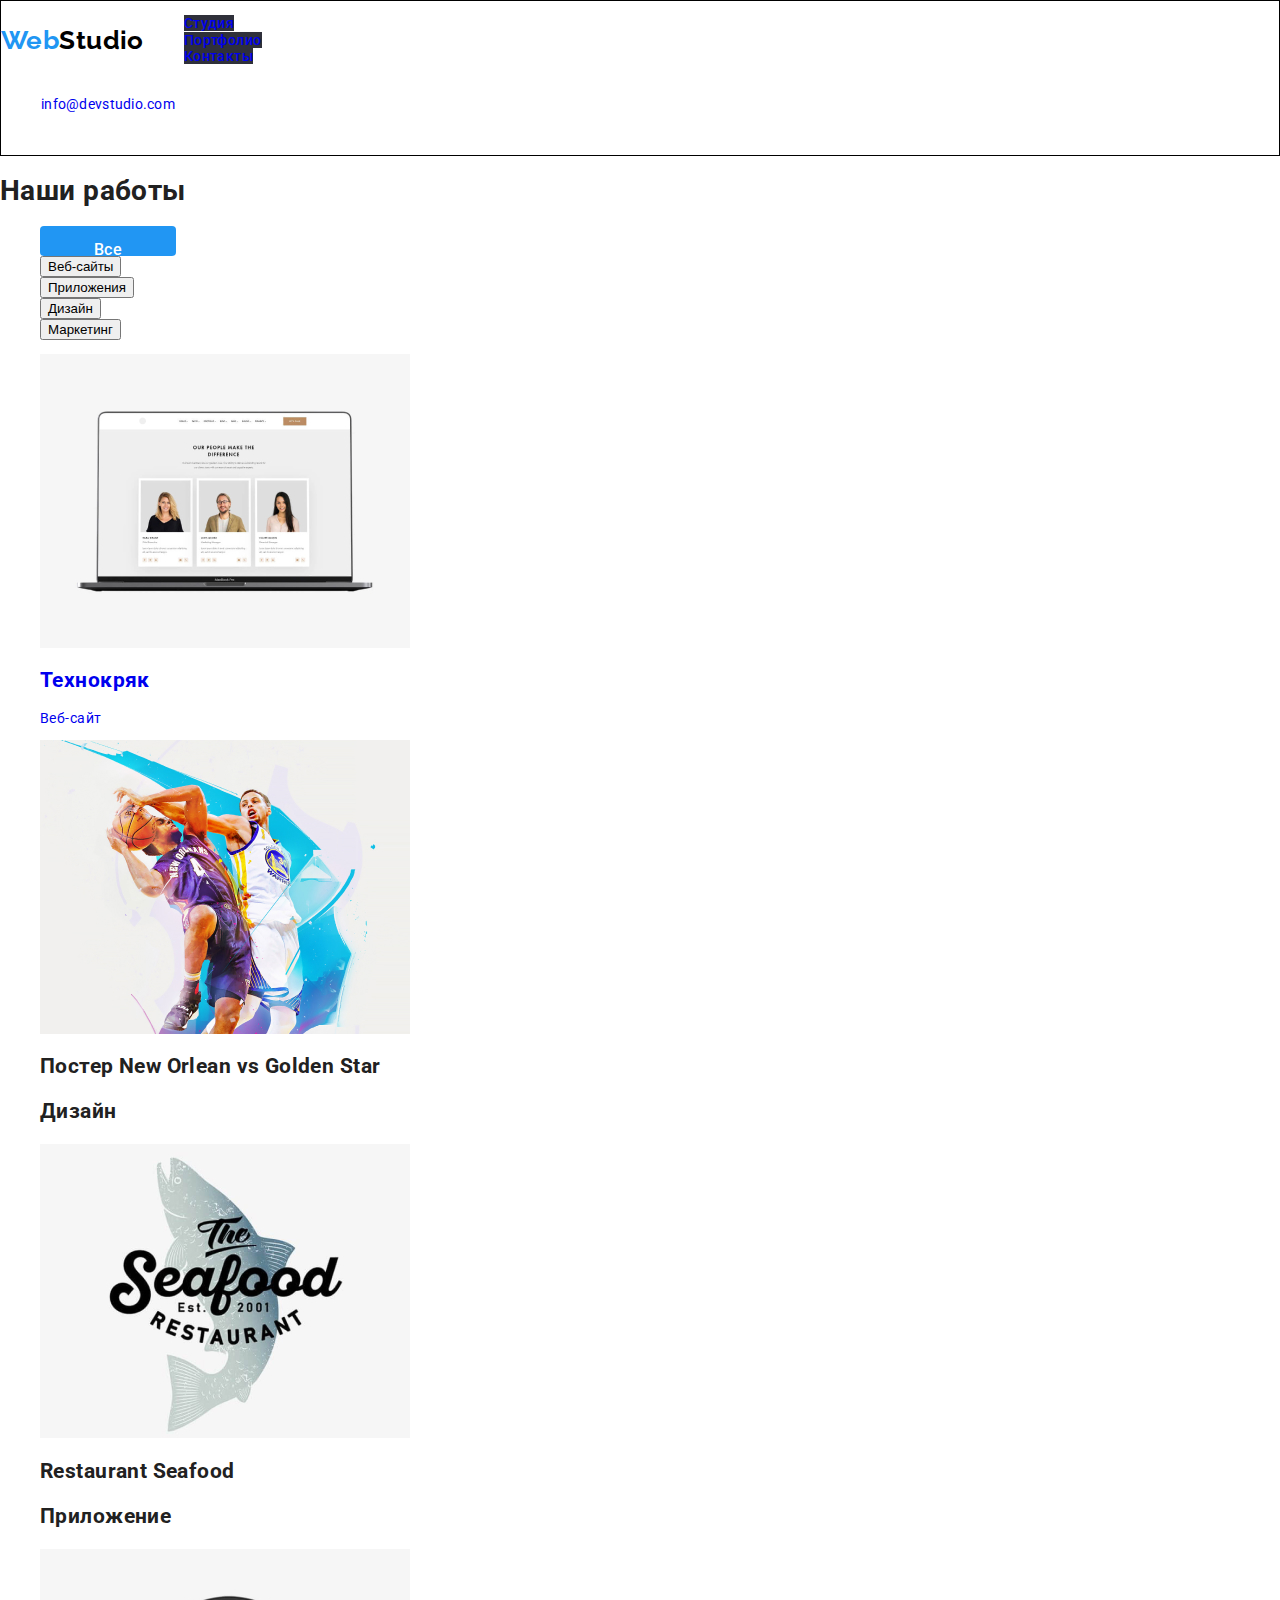
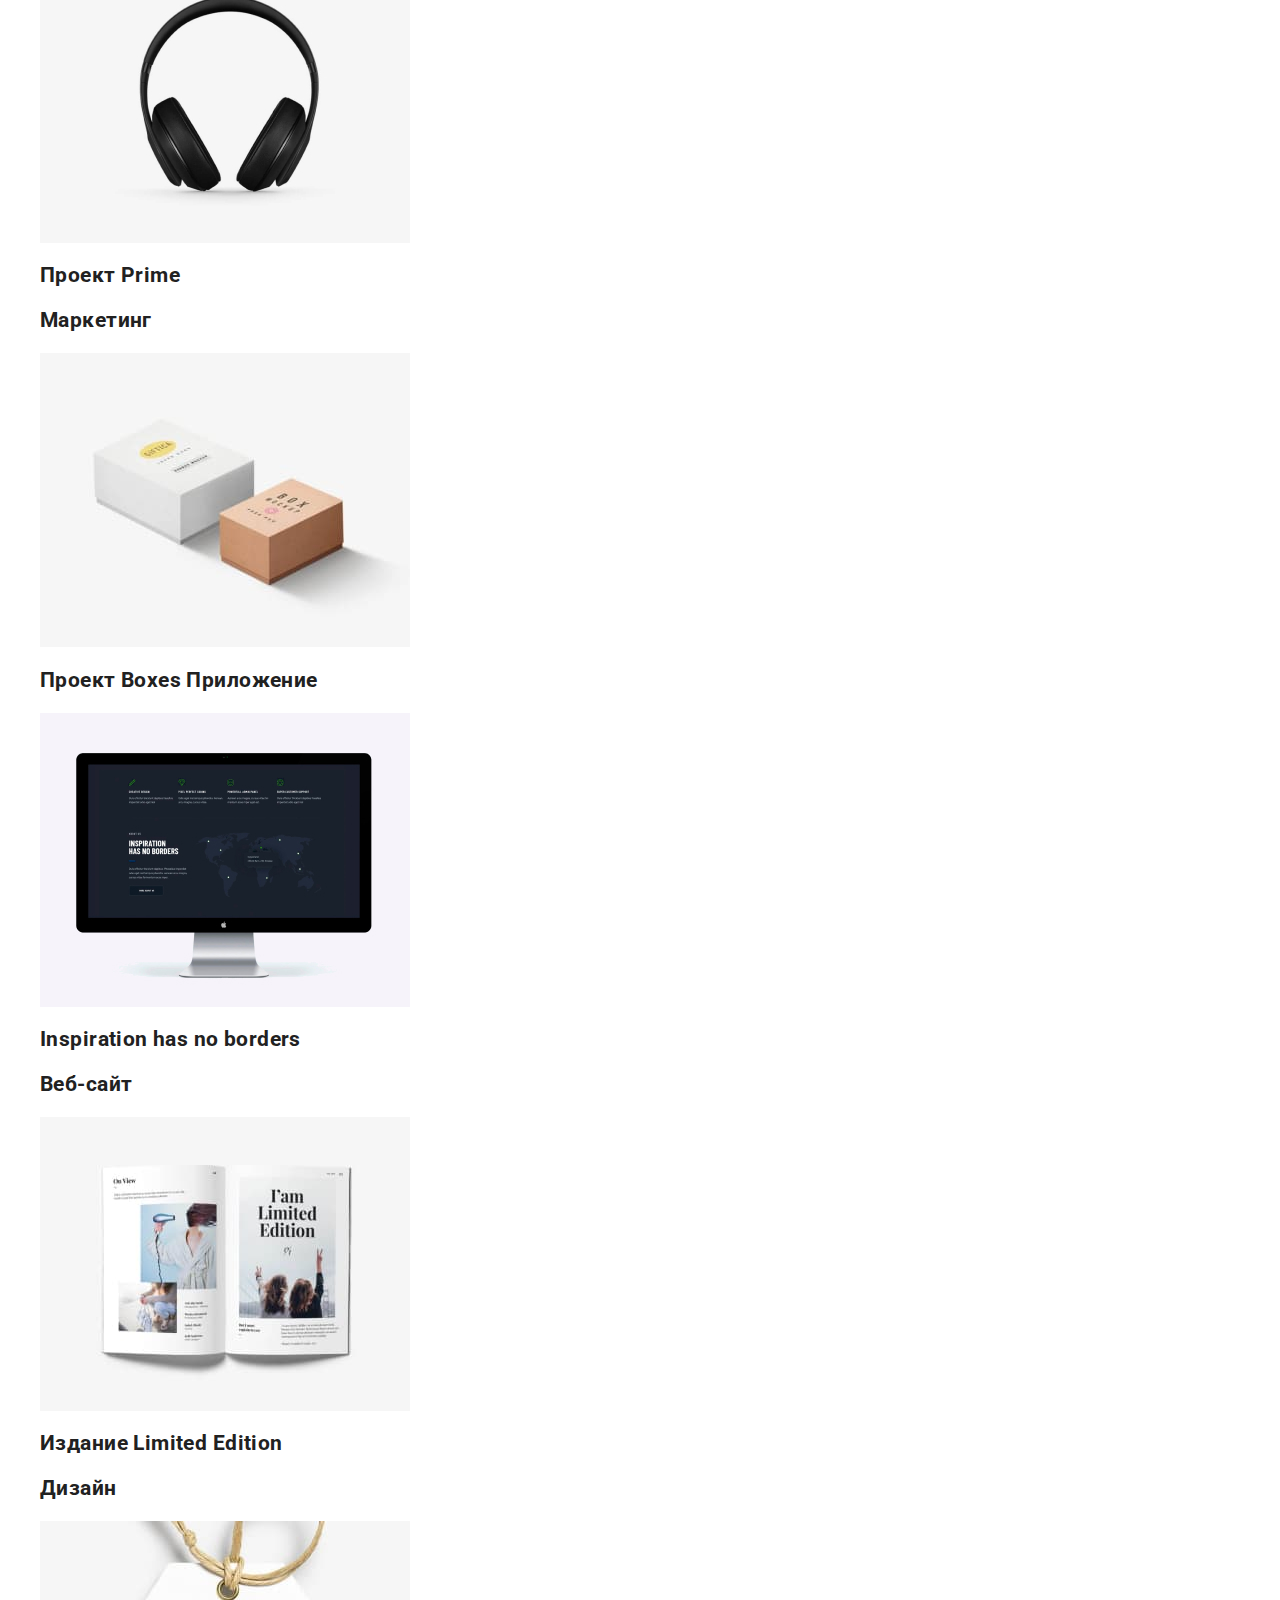
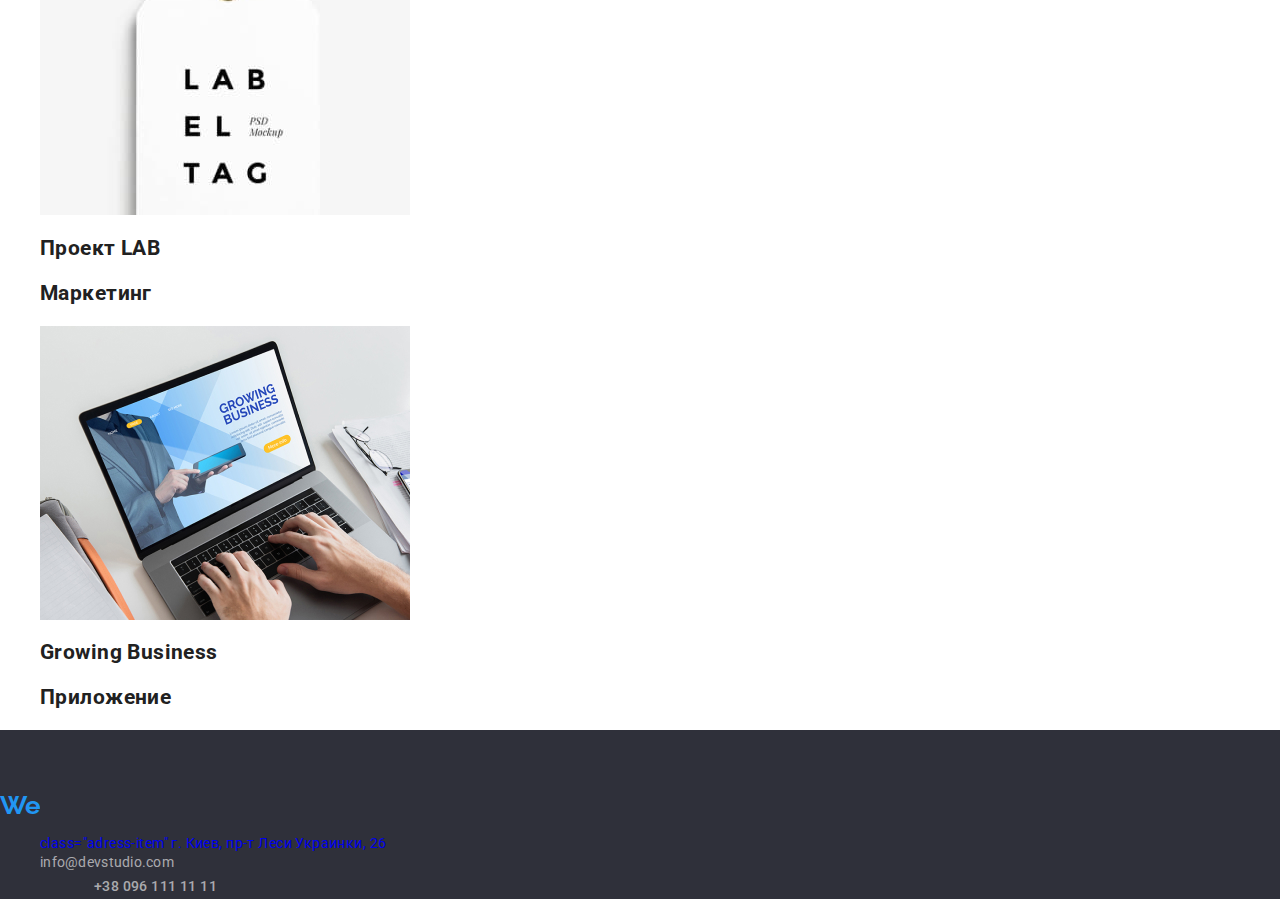
==== portfolio.html @ a25fece8 "upgrade" ====
<!DOCTYPE html>
<html lang="ru">
  <head>
    <meta charset="UTF-8">
    <meta http-equiv="X-UA-Compatible" content="IE=edge">
    <meta name="viewport" content="width=device-width, initial-scale=1.0">
    <title>Портфолио</title>
    <link rel="preconnect" href="https://fonts.googleapis.com">
<link rel="preconnect" href="https://fonts.gstatic.com" crossorigin>
<link 
href="https://fonts.googleapis.com/css2?family=Raleway:wght@700&family=Roboto:wght@400;500;700;900&display=swap"
 rel="stylesheet">
 <link rel="stylesheet" href="./css/styles.css">
   </head>

<body class="body">
    <header class="header">
       <nav class="nav">
        <a lang="en" href="./index.html" class="logo">
          <span class="logo-accent">Web</span>Studio
         </a>
 
   <ul class="site-nav">
          <li><a href="./index.html" class="link">Студия</a></li>
          <li><a href="./portfolio.html" class="link current">Портфолио</a></li> 
          <li><a href="./portfolio.html" class="link">Контакты</a></li>
        </ul>
        </nav>
  <ul class="mailto">
        <li>
          <a lang="en" href="mailto:info@devstudio.com" class="email">info@devstudio.com</a>
        </li>
        <li>
          <a  href="tel:+380961111111" class="phone" >+38 096 111 11 11</a>
        </li>
      </ul>
      </header>
  <main class="main">
   <section class="galery">

    <h1 class="visually hidden">Наши работы</h1>
   <ul>
      <li>
         <button type="button"class="button primary">Все</button>
      </li> 
      <li>
         <button type="button">Веб-сайты</button>
      </li>
     <li>
         <button type="button">Приложения</button>
      </li> 
      <li>
         <button type="button">Дизайн</button>
      </li>
      <li>
         <button type="button">Маркетинг</button>
      </li>
      </ul>
   </section>
    <section>
     <ul class="content list">  
         <li class="item">
            <a href="#"class="photo" target="_blank">
       <img src="./images/img-5.jpg" width="370" alt="Фото команды"/>
            <h2 class="item name"> Технокряк</h2>
              <p class="item-name">Веб-сайт</p> 
      </a>
   </li>
      <li class="item">
       <img src="./images/img-6.jpg" width="370" alt="Фото спортсменов"/>
            <h2 class="item name">Постер New Orlean vs Golden Star
               <p class="item-name">Дизайн</p>
            </h2>
        </li>
      <li class="item">
       <img src="./images/img-7.jpg" width="370" alt="Фото ресторана"/>
            <h2 class="item name">Restaurant Seafood
               <p class="item-name">Приложение</p>
            </h2>
        </li>
        <li class="item">
         <img src="./images/img-8.jpg" width="370" alt="Фото ресторана"/>
            <h2 class="item name"> Проект Prime
               <p class="item-name">Маркетинг</p>
            </h2>
        </li>
        <li class="item">
         <img src="./images/img17.jpg" width="370" alt="Фото ресторана"/>
            <h2 class="item name"> Проект Boxes
               <pclass="item-name">Приложение</p>
            </h2class>
        </li>
   
      <li class="item">
         <img src="./images/img-10.jpg" width="370" alt="Фото ресторана"/>
            <h2 class="item name"> Inspiration has no borders
               <p class="item-name">Веб-сайт</p>
            </h2>
        </li>
        <li class="item">
         <img src="./images/img31.jpg" width="370" alt="Фото ресторана"/>
            <h2 class="item name"> Издание Limited Edition
              <p class="item-name">Дизайн</p>
            </h2>
        </li>
        <li class="item">
         <img src="./images/img32.jpg" width="370" alt="Фото ресторана"/>
            <h2 class="item name"> Проект LAB
             <p class="item-name">Маркетинг</p>
            </h2>
        </li>
       <li class="item">
         <img src="./images/img33.jpg" width="370" alt="Фото ресторана"/>
            <h2 class="item name"> Growing Business
              <p class="item-name">Приложение</p>
            </h2>
        </li> 
</ul>
</section>
</main>
    <footer class="footer">
<a lang="en" href="./index.html" class="logo">
          <span class="logo-accent">Web</span> Studio
         </a>
      <address class="adress">
        <ul class="adress list">
          <li>
            <a class="footer text"
             <a href="https://goo.gl/maps/CPtrU1FHBa2aNyZL9" target="_blank" rel="noopener noreferrer nofollow"> class="adress-item" г. Киев, пр-т Леси Украинки, 26</a> 
            </a>
            <li>
            <a  lang="en" href="mailto:info@devstudio.com" class="mailto">info@devstudio.com</a>
          </li>
          <li>
            <a  href="tel:+380961111111"class="phone" >+38 096 111 11 11</a>
          </li>
        </ul>
      </address>
    </footer>
   </main> 
   </body>
</html>
---- css/styles.css ----
:root {
  --primary-text-color: #212121;
  --title-text-color: #757575;
  --secondary-title-text-color: #000000;
  --accent-color: #2196f3;
  --secondary-accent-color: #188ce8;
  --primary-white-color: #ffffff;
  --primary-background-color: #2f303a;
  --secondary-background-color: #f5f4fa;
}
html {
  box-sizing: border-box;
}
*,
*::before,
*::after {
  box-sizing: inherit;
}

body {
  margin: 0;
  font-family: "Roboto", sans-serif;
  font-size: 14px;
  letter-spacing: 0.03em;
  color: var(--primary-text-color);
}

ul {
  list-style: none;
}
a {
  text-decoration: none;
}
.nav {
  background-color: var(--primary-white-color);
  display: flex;
  align-items: center;
}
.nav.item:not(:last :last-child){
  margin-right: 40px;
}

.header {
  line-height: 1.19;
  letter-spacing: 0.03em;
  font-weight: 500;
  color: var(--secondary-title-text-color);
  border: 1px solid #000000;
}
.section {
  padding-top: 94px;
  padding-bottom: 94px;
  outline: 2 pix solid tomato;
}
.img {
  display-block;
  max-width: 100%;
  height: auto;
}

.container {
  max-width: 1200px;
  padding-left: 15px;
  padding-right: 15px;
  margin: 0 auto;
  outline: 2px solid tomato;
}
  
  .benefits-item {
    flex-basis: calc(100%-90px)/ 4;
  }


.header:hover {
  color: var(--accent-color);
}

/*Logo*/

.logo {
  font-family: "Raleway", sans-serif;
  font-size: 26px;
  line-height: 1.19;
  font-weight: 700;
  color: var(--secondary-title-text-color);
}

.logo-accent {
  color: var(--accent-color);
}

.header current {
  color: var(--accent-color);
}
.header item:hover,
.header item:focus {
  color: var(--accent-color);
}

.header item {
  font-weight: 500;
  font-size: 14px;
  line-height: 1.14;
  letter-spacing: 0.02em;
  color: var(--primary-text-color);
}

.mailto:hover,
.mailto:focus {
  color: var(--accent-color);
}

.phone {
  font-weight: 500;
  font-size: 14px;
  line-height: 1.7;
  letter-spacing: 0.03em;
  color: var(--title-text-color);
  display: flex;
  justify-content: center;
}

.phone:hover {
  color: var(--accent-color);
}

.hero {
  background-color: var(--primary-background-color);
  margin-top: 0;
  margin-bottom: 0;
}

.hero-title {
  font-weight: 900;
  font-size: 44px;
  line-height: 1.36;
  letter-spacing: 0.06em;
  color: var(--primary-white-color);
  text-align: center;
  text-transform: uppercase;
}

.hero button:hover,
.hero button:focus {
  background-color: var(--secondary-accent-coloraccent-color);
  box-shadow: 0px 4px 4px rgba(0, 0, 0, 0.15);
  border-radius: 4px;
  color: var(--primary-white-color);
}

.hero button {
  font-family: inherit;
  cursor: pointer;
  font-weight: 700;
  font-size: 16px;
  line-height: 1.88;
  letter-spacing: 0.06em;
  display: flex;
  align-items: center;
  text-align: center;
  color: var(--primary-white-color);
  background-color: var(--accent-color);
}

.button {
  display: inline-block;
  height: 30px;
  min-width: 136px;
  vertical-align: bottom;
  border-radius: 4px;
  padding: 10px 32px;
  text-align: center;
  color: var(--primary-text-color);
  background-color: var(--accent-color);
  border: 1px solid transparent;
}

.button.primary:hover,
.button.primary:focus {
  color: var(--primary-white-color);
  background-color: var(--accent-color);
}

.button.primary {
  font-family: inherit;
  cursor: pointer;
  font-weight: 500;
  font-size: 16px;
  line-height: 1.6;
  text-align: center;
  letter-spacing: 0.03em;
  color: var(--primary-white-color);
  background-color: var(--accent-color);
}

.btn group .button:hover,
.btn group .button:focus {
  color: var(--primary-white-color);
  background-color: var(--accent-color);
}

.btn-group .button {
  font-family: inherit;
  cursor: pointer;
  font-weight: 500;
  font-size: 16px;
  line-height: 1.6;
  text-align: center;
  color: var(--primary-text-color);
  background-color: var(--secondary-background-color);
}

.photo {
  text-decoration: none;
}
.div {
  display: block;
}
/* наш особенност*/
.section features {
  background-color: var(--primary-white-colorwhite-color);
}

.visually-hidden {
  border: 0;
  padding: 0;
  position: absolute;
  white-space: nowrap;
  width: 1px;
  height: 1px;
  overflow: hidden;
  clip: rect(0 0 0 0);
  clip-path: inset(50%);
  margin: -1px;
}

.features-title {
  font-weight: 700;
  font-size: 14px;
  line-height: 1.14;
  text-transform: uppercase;
  color: var(--primary-text-color);
}

.features-text {
  font-weight: 400;
  font-size: 14px;
  line-height: 1.7;
  color: var(--title-text-color);
}

/*наша команда*/
.team {
}

.work-title {
  font-weight: 700;
  font-size: 36px;
  line-height: 1.17;
  text-align: center;
  color: var(--primary-text-color);
}
.team-item {
  background-color: var(--primary-white-color);
}

.team-title {
  font-weight: 500;
  font-size: 16px;
  line-height: 1.18;
  text-align: center;
  color: var(--primary-text-color);
}

.vocation {
  font-weight: 400;
  font-size: 16px;
  line-height: 1.18;
  text-align: center;
  color: var(--title-text-color);
}

.gallery-title-hidden {
  display: none;
}

.gallery-title {
  font-weight: 700;
  font-size: 18px;
  line-height: 2;
  letter-spacing: 0.06em;
  color: var(--primary-text-color);
}

.example work {
  font-weight: 400;
  font-size: 16px;
  line-height: 1.9;
  color: var(--title-text-color);
}

.footer {
  background-color: var(--primary-background-color);
  padding-top: 60px;
}

.footer.logo {
  display: block;
  font-family: "Raleway";
  font-size: 26px;
  line-height: 1.19;
  font-weight: 700;
  color: var(--primary-white-color);
  background-color: var(--primary-background-color);
  padding-top: 60px;
  margin-bottom: 20px;
}

.adress {
  font-style: normal;
}

.adress-item:hover,
.adress-item:focus {
  color: var(--accent-color);
}

.adress-item {
  font-weight: 400;
  font-size: 14px;
  line-height: 1.7;
  color: var(--primary-white-color);
}

.footer text {
  font-weight: 700;
  font-family: "Raleway";
  font-size: 26px;
  line-height: 1.19;
  color: var (--primary-white-color);
  background-color: var(--primary-background-color);
  margin-bottom: 20px;
}

.link {
  text-decoration: none;
  background-color: var(--primary-background-color);
}

.mailto {
  font-weight: 400;
  font-size: 14px;
  line-height: 1.7;
  letter-spacing: 0.02em;
  width: 135px;
  color: rgba(255, 255, 255, 0.6);
}

.mailto:hover,
.mailto:focus {
  color: var(--accent-color);
}

.phone {
  font-family: inherit;
  font-size: 14px;
  line-height: 1.7;
  letter-spacing: 0.03em;
  width: 231px;
  color: rgba(255, 255, 255, 0.6);
}
.phone:hover,
.phone:focus {
  color: var(--accent-color);
}
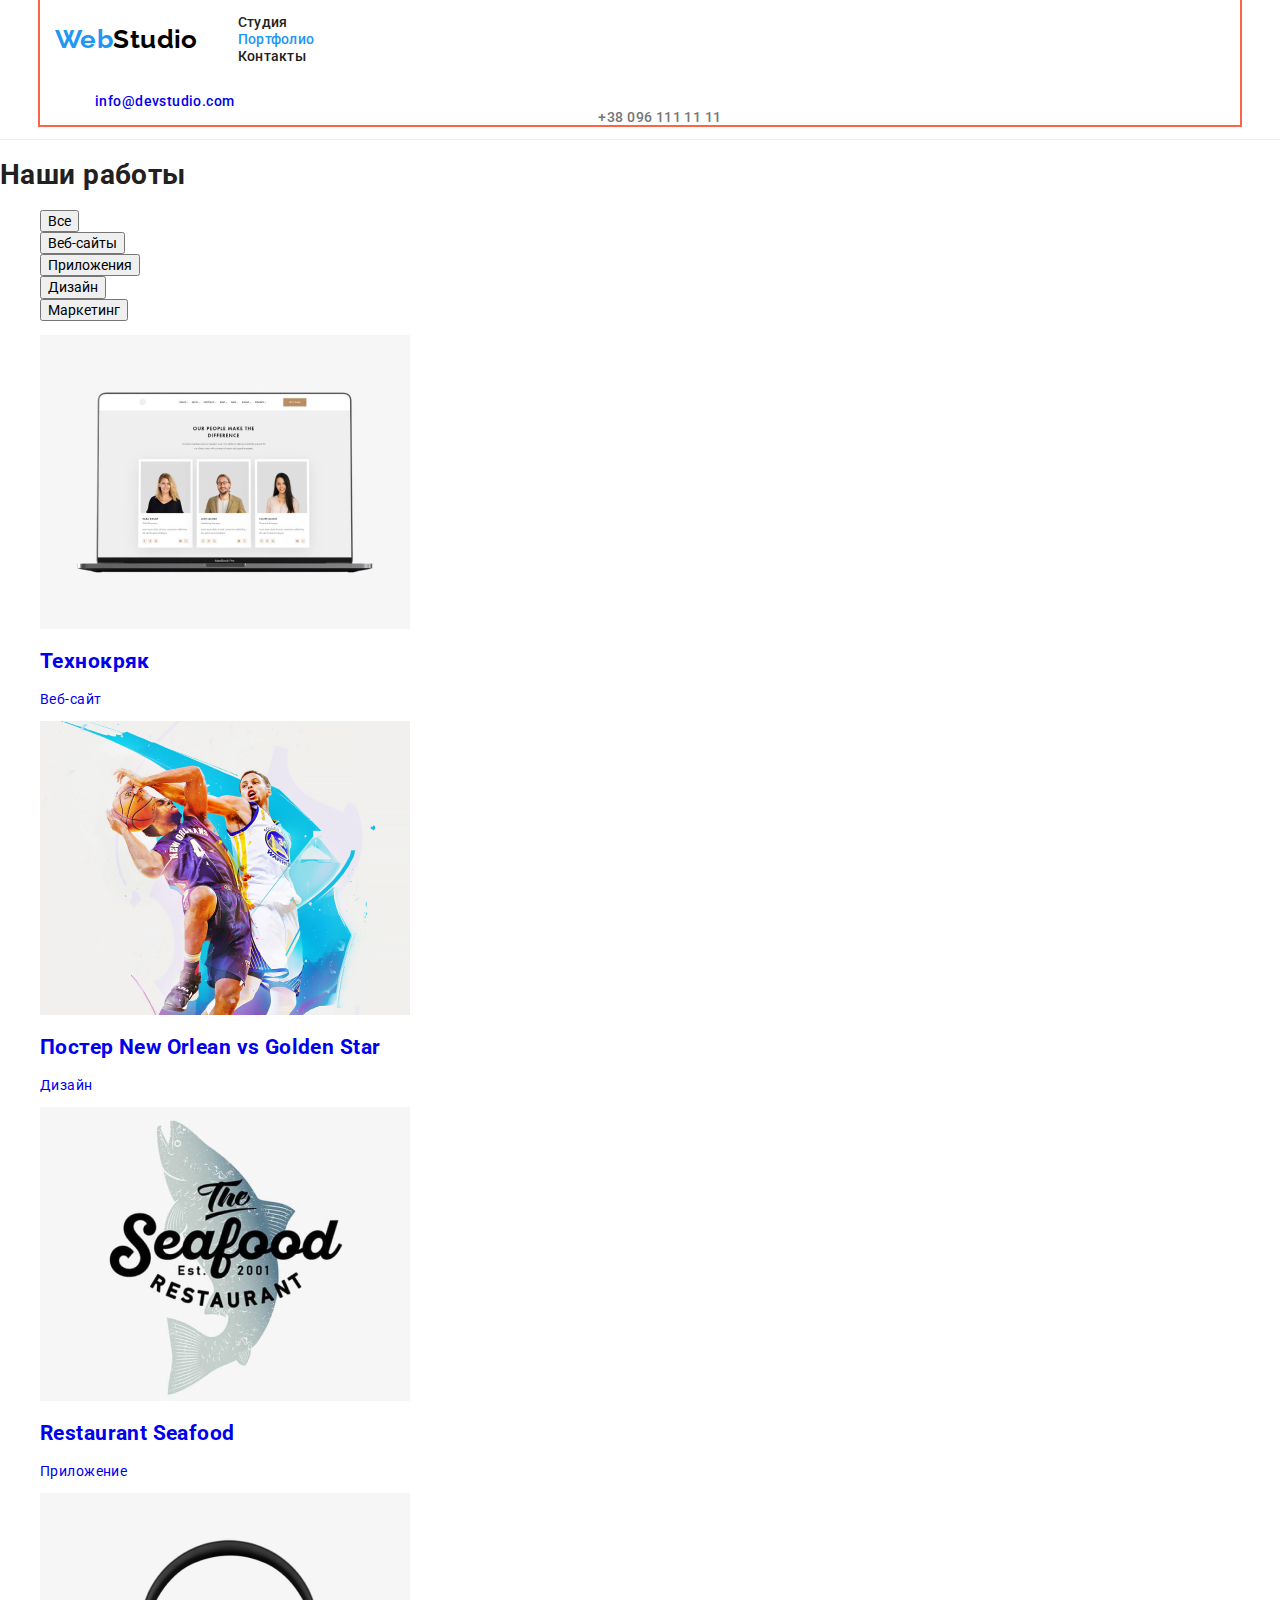
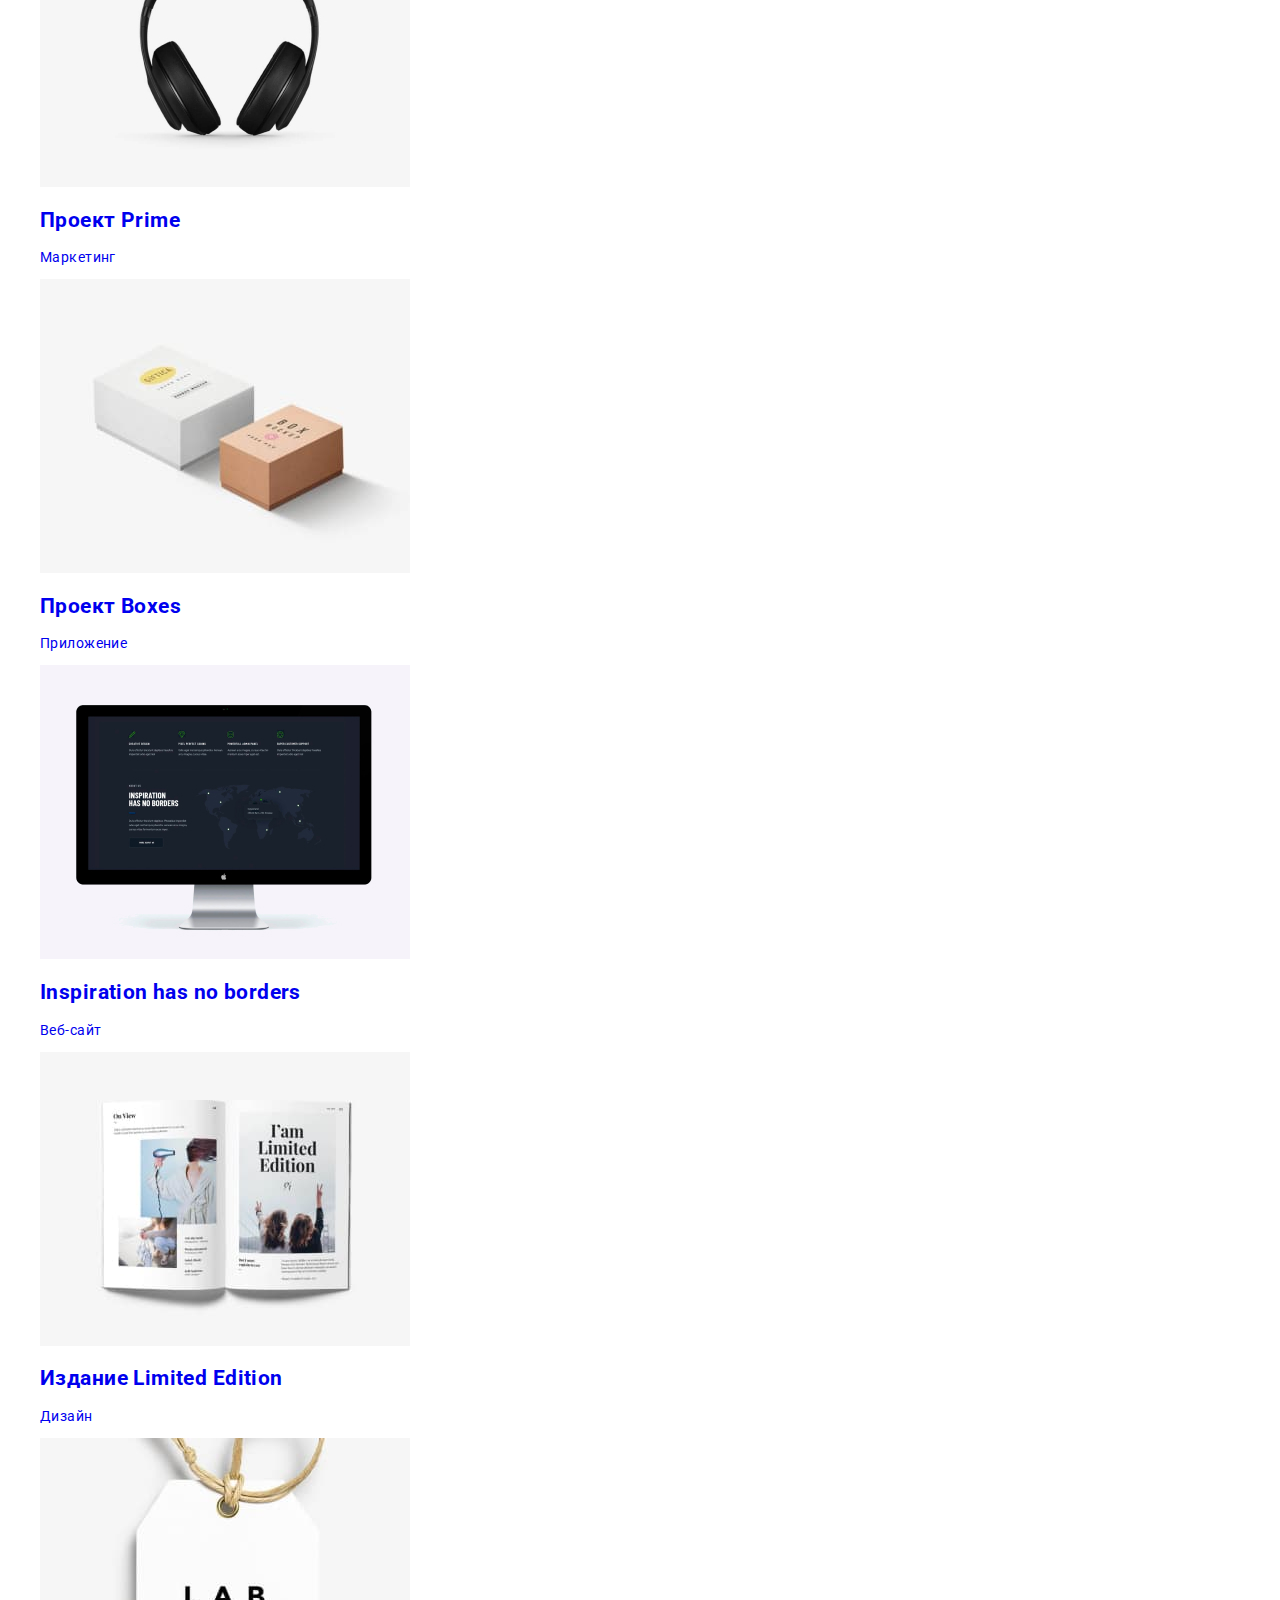
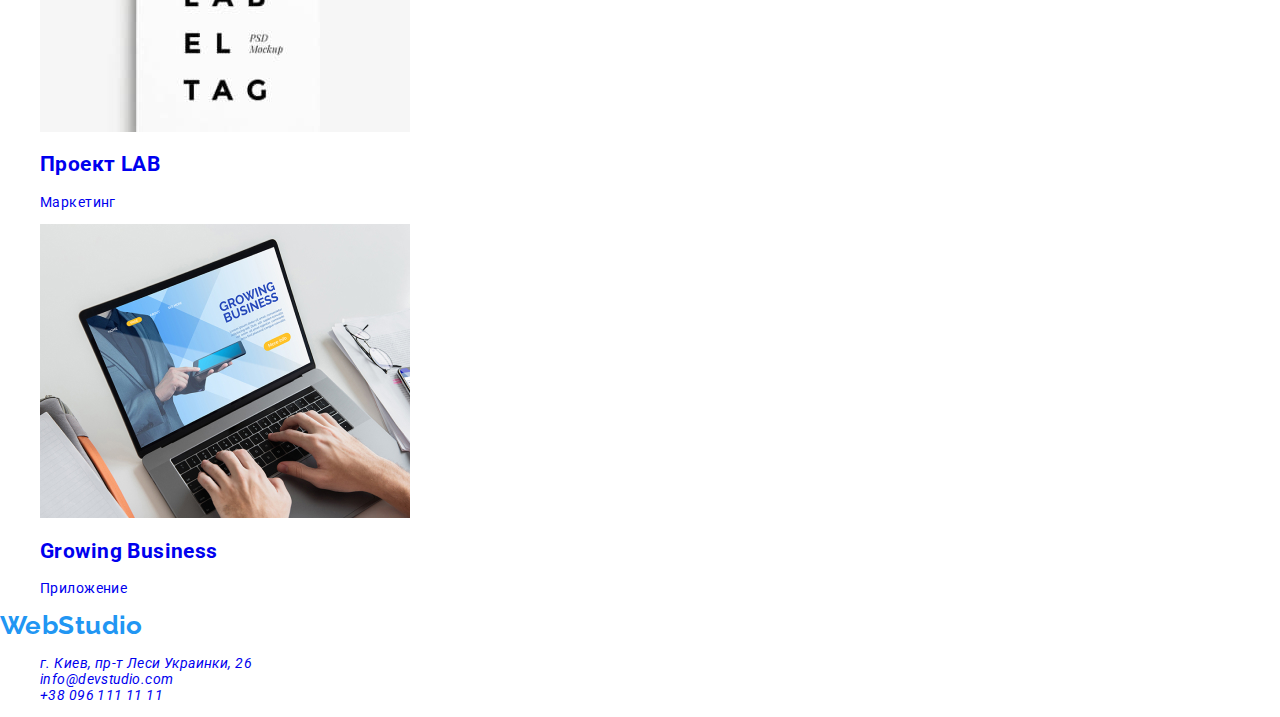
==== commit a492a7d0: "upgrade" ====
--- a/portfolio.html
+++ b/portfolio.html
@@ -1,32 +1,36 @@
-<!DOCTYPE html>
+ <!DOCTYPE html>
 <html lang="ru">
   <head>
-    <meta charset="UTF-8">
-    <meta http-equiv="X-UA-Compatible" content="IE=edge">
-    <meta name="viewport" content="width=device-width, initial-scale=1.0">
+    <meta charset="UTF-8" />
+    <meta http-equiv="X-UA-Compatible" content="IE=edge" />
+    <meta name="viewport" content="width=device-width, initial-scale=1.0" />
     <title>Портфолио</title>
-    <link rel="preconnect" href="https://fonts.googleapis.com">
-<link rel="preconnect" href="https://fonts.gstatic.com" crossorigin>
-<link 
-href="https://fonts.googleapis.com/css2?family=Raleway:wght@700&family=Roboto:wght@400;500;700;900&display=swap"
- rel="stylesheet">
- <link rel="stylesheet" href="./css/styles.css">
-   </head>
-
-<body class="body">
+    <link rel="preconnect" href="https://fonts.googleapis.com" />
+    <link rel="preconnect" href="https://fonts.gstatic.com" crossorigin />
+    <link
+      href="https://fonts.googleapis.com/css2?family=Raleway:wght@700&family=Roboto:wght@400;500;700;900&display=swap"
+      rel="stylesheet"
+    />
+    <link
+      rel="stylesheet"
+      href="//cdnjs.cloudflare.com/ajax/libs/modern-normalize/1.1.0/modern-normalize.min.css"
+    />
+    <link rel="stylesheet" href="./css/styles.css" />
+  </head>
+  <body class="body">
     <header class="header">
-       <nav class="nav">
-        <a lang="en" href="./index.html" class="logo">
-          <span class="logo-accent">Web</span>Studio
-         </a>
- 
-   <ul class="site-nav">
+      <div class="container">
+        <nav class="nav">
+          <a lang="en" href="./index.html" class="logo"
+            >Web<span class="logo-accent">Studio</span></a
+          >
+   <ul class="site-nav list">
           <li><a href="./index.html" class="link">Студия</a></li>
           <li><a href="./portfolio.html" class="link current">Портфолио</a></li> 
           <li><a href="./portfolio.html" class="link">Контакты</a></li>
         </ul>
         </nav>
-  <ul class="mailto">
+  <ul class="contact list">
         <li>
           <a lang="en" href="mailto:info@devstudio.com" class="email">info@devstudio.com</a>
         </li>
@@ -37,106 +41,114 @@
       </header>
   <main class="main">
    <section class="galery">
-
-    <h1 class="visually hidden">Наши работы</h1>
-   <ul>
+<h1 class="visually-hidden">Наши работы</h1>
+   <ul class="btn-group">
       <li>
-         <button type="button"class="button primary">Все</button>
+         <button class="button primary" type="button">Все</button>
       </li> 
       <li>
-         <button type="button">Веб-сайты</button>
+         <button class="button" type="button">Веб-сайты</button>
       </li>
      <li>
-         <button type="button">Приложения</button>
+         <button class="button" type="button">Приложения</button>
       </li> 
       <li>
-         <button type="button">Дизайн</button>
+         <button class="button" type="button">Дизайн</button>
       </li>
       <li>
-         <button type="button">Маркетинг</button>
+         <button class="button" type="button">Маркетинг</button>
       </li>
       </ul>
-   </section>
-    <section>
-     <ul class="content list">  
+
+     <ul class="gallery-list">  
          <li class="item">
-            <a href="#"class="photo" target="_blank">
+            <a href="#" class="photo" target="_blank">
        <img src="./images/img-5.jpg" width="370" alt="Фото команды"/>
-            <h2 class="item name"> Технокряк</h2>
-              <p class="item-name">Веб-сайт</p> 
-      </a>
+            <h2 class="gallery-title"> Технокряк</h2>
+              <p class="example-work">Веб-сайт</p> 
+              </a>
    </li>
       <li class="item">
+         <a href="#" class="photo" target="_blank">
        <img src="./images/img-6.jpg" width="370" alt="Фото спортсменов"/>
-            <h2 class="item name">Постер New Orlean vs Golden Star
-               <p class="item-name">Дизайн</p>
-            </h2>
+            <h2 class="gallery-title">Постер New Orlean vs Golden Star</h2>
+               <p class="example-work">Дизайн</p>
+            </a>
         </li>
       <li class="item">
+         <a href="#" class="photo" target="_blank">
        <img src="./images/img-7.jpg" width="370" alt="Фото ресторана"/>
-            <h2 class="item name">Restaurant Seafood
-               <p class="item-name">Приложение</p>
-            </h2>
+            <h2 class="gallery-title">Restaurant Seafood</h2>
+               <p class="example-work">Приложение</p>
+            </a>
         </li>
         <li class="item">
+         <a href="#" class="photo" target="_blank">
          <img src="./images/img-8.jpg" width="370" alt="Фото ресторана"/>
-            <h2 class="item name"> Проект Prime
-               <p class="item-name">Маркетинг</p>
-            </h2>
+            <h2 class="gallery-title"> Проект Prime</h2>
+               <p class="example-work">Маркетинг</p>
+            </a>
         </li>
         <li class="item">
+         <a href="#" class="photo" target="_blank">
          <img src="./images/img17.jpg" width="370" alt="Фото ресторана"/>
-            <h2 class="item name"> Проект Boxes
-               <pclass="item-name">Приложение</p>
-            </h2class>
+            <h2 class="gallery-title"> Проект Boxes</h2>
+               <p class="example-work">Приложение</p>
+            </a>
         </li>
    
       <li class="item">
+         <a href="#" class="photo" target="_blank">
          <img src="./images/img-10.jpg" width="370" alt="Фото ресторана"/>
-            <h2 class="item name"> Inspiration has no borders
-               <p class="item-name">Веб-сайт</p>
-            </h2>
+            <h2 class="gallery-title"> Inspiration has no borders</h2>
+               <p class="example-work">Веб-сайт</p>
+            </a>
         </li>
         <li class="item">
+         <a href="#" class="photo" target="_blank">
          <img src="./images/img31.jpg" width="370" alt="Фото ресторана"/>
-            <h2 class="item name"> Издание Limited Edition
-              <p class="item-name">Дизайн</p>
-            </h2>
+            <h2 class="gallery-title"> Издание Limited Edition</h2>
+              <p class="example-work">Дизайн</p>
+            </a>
         </li>
         <li class="item">
+          <a href="#" class="photo" target="_blank">
          <img src="./images/img32.jpg" width="370" alt="Фото ресторана"/>
-            <h2 class="item name"> Проект LAB
-             <p class="item-name">Маркетинг</p>
-            </h2>
+            <h2 class="gallery-title"> Проект LAB</h2>
+             <p class="example-work">Маркетинг</p>
+            </a>
         </li>
        <li class="item">
+          <a href="#" class="photo" target="_blank">
          <img src="./images/img33.jpg" width="370" alt="Фото ресторана"/>
-            <h2 class="item name"> Growing Business
-              <p class="item-name">Приложение</p>
-            </h2>
+            <h2 class="gallery-title"> Growing Business</h2>
+              <p class="example-work">Приложение</p>
+            </a>
         </li> 
 </ul>
 </section>
 </main>
-    <footer class="footer">
-<a lang="en" href="./index.html" class="logo">
-          <span class="logo-accent">Web</span> Studio
-         </a>
+<footer class="footer">
+      <a lang="en" href="./index.html" class="logo"
+        >Web<span class="logo-down">Studio</span></a
+      >
       <address class="adress">
         <ul class="adress list">
           <li>
-            <a class="footer text"
-             <a href="https://goo.gl/maps/CPtrU1FHBa2aNyZL9" target="_blank" rel="noopener noreferrer nofollow"> class="adress-item" г. Киев, пр-т Леси Украинки, 26</a> 
-            </a>
-            <li>
-            <a  lang="en" href="mailto:info@devstudio.com" class="mailto">info@devstudio.com</a>
+            <a href="https://goo.gl/maps/CPtrU1FHBa2aNyZL9" target="_blank" class="adress-item" 
+             rel="noopener noreferrer nofollow"> г. Киев, пр-т Леси Украинки, 26</a> </li>
+          <li>
+            <a lang="en" href="mailto:info@devstudio.com" class="tel-item"
+              >info@devstudio.com</a
+            >
           </li>
           <li>
-            <a  href="tel:+380961111111"class="phone" >+38 096 111 11 11</a>
+            <a href="tel:+380961111111" class="tel-item">+38 096 111 11 11</a>
           </li>
         </ul>
       </address>
     </footer>
-   </main> 
-   </body>
-</html>+  </body>
+</html>
+
+             --- a/css/styles.css
+++ b/css/styles.css
@@ -28,32 +28,51 @@
 ul {
   list-style: none;
 }
+
 a {
   text-decoration: none;
 }
+
 .nav {
-  background-color: var(--primary-white-color);
   display: flex;
   align-items: center;
 }
-.nav.item:not(:last :last-child){
+
+.nav.item:not(:last :last-child)
+{
   margin-right: 40px;
+}
+
+
+
+
+.logo {
+  font-family: "Raleway", sans-serif;
+  font-size: 26px;
+  line-height: 1.19;
+  font-weight: 700;
+  color: var(--accent-color);
+  list-style: none;
+}
+
+.logo-accent {
+  color: var(--secondary-title-text-color);
 }
 
 .header {
   line-height: 1.19;
-  letter-spacing: 0.03em;
-  font-weight: 500;
-  color: var(--secondary-title-text-color);
-  border: 1px solid #000000;
+  font-weight: 500;
+  border-bottom: 1px solid #ececec;
+  color: var(--primary-text-color);
+  background-color: var(--primary-white-color);
 }
 .section {
   padding-top: 94px;
   padding-bottom: 94px;
-  outline: 2 pix solid tomato;
+  outline: 2 px solid tomato;
 }
 .img {
-  display-block;
+  display:block;
   max-width: 100%;
   height: auto;
 }
@@ -65,62 +84,50 @@
   margin: 0 auto;
   outline: 2px solid tomato;
 }
-  
-  .benefits-item {
-    flex-basis: calc(100%-90px)/ 4;
-  }
-
-
-.header:hover {
-  color: var(--accent-color);
-}
-
-/*Logo*/
-
-.logo {
-  font-family: "Raleway", sans-serif;
-  font-size: 26px;
-  line-height: 1.19;
-  font-weight: 700;
-  color: var(--secondary-title-text-color);
-}
-
-.logo-accent {
-  color: var(--accent-color);
-}
-
-.header current {
-  color: var(--accent-color);
-}
-.header item:hover,
-.header item:focus {
-  color: var(--accent-color);
-}
-
-.header item {
+
+
+
+.link.current {
+  color: var(--accent-color);
+}
+
+.link:hover,
+.link:focus {
+  color: var(--accent-color);
+}
+
+.link {
   font-weight: 500;
   font-size: 14px;
   line-height: 1.14;
   letter-spacing: 0.02em;
   color: var(--primary-text-color);
+  background-color: var(--primary-white-color);
+}
+
+.mailto {
+  font-weight: 500;
+  font-size: 14px;
+  line-height: 1.14;
+  color: var(--accent-color);
 }
 
 .mailto:hover,
 .mailto:focus {
   color: var(--accent-color);
 }
-
 .phone {
-  font-weight: 500;
-  font-size: 14px;
-  line-height: 1.7;
-  letter-spacing: 0.03em;
+  font-family: inherit;
+  font-weight: 500;
+  font-size: 14px;
+  line-height: 1.14;
   color: var(--title-text-color);
   display: flex;
   justify-content: center;
 }
 
-.phone:hover {
+.phone:hover,
+.phone:focus {
   color: var(--accent-color);
 }
 
@@ -129,6 +136,13 @@
   margin-top: 0;
   margin-bottom: 0;
 }
+.container hero{
+  max-width: 1170px;
+  height: 101px;
+  padding-left: 215px;
+  padding-top: 774px;
+  margin: 0 auto;
+  outline: 2px solid tomato;
 
 .hero-title {
   font-weight: 900;
@@ -136,44 +150,53 @@
   line-height: 1.36;
   letter-spacing: 0.06em;
   color: var(--primary-white-color);
-  text-align: center;
   text-transform: uppercase;
+  text-align: center;
+  margin-right:auto;
+  margin-left:auto;
+  padding-top: 200px;
+  padding-bottom: 200px;
 }
 
 .hero button:hover,
 .hero button:focus {
-  background-color: var(--secondary-accent-coloraccent-color);
+  background-color: var(--secondary-accent-color);
+  border-radius: 4px;
   box-shadow: 0px 4px 4px rgba(0, 0, 0, 0.15);
-  border-radius: 4px;
   color: var(--primary-white-color);
 }
 
 .hero button {
   font-family: inherit;
   cursor: pointer;
-  font-weight: 700;
+  display: flex;
+  align-items: center;
+  text-align: center;font-weight: 700;
   font-size: 16px;
   line-height: 1.88;
   letter-spacing: 0.06em;
-  display: flex;
-  align-items: center;
-  text-align: center;
   color: var(--primary-white-color);
   background-color: var(--accent-color);
 }
 
 .button {
   display: inline-block;
-  height: 30px;
   min-width: 136px;
   vertical-align: bottom;
   border-radius: 4px;
   padding: 10px 32px;
   text-align: center;
-  color: var(--primary-text-color);
-  background-color: var(--accent-color);
+  font-weight: 500;
+  font-size: 16px;
+  height: 38px;
+  line-height: 1.6;
+  color: var(--primary-white-color);
+  background-color: var(--second-background-color);
   border: 1px solid transparent;
 }
+
+
+
 
 .button.primary:hover,
 .button.primary:focus {
@@ -188,7 +211,6 @@
   font-size: 16px;
   line-height: 1.6;
   text-align: center;
-  letter-spacing: 0.03em;
   color: var(--primary-white-color);
   background-color: var(--accent-color);
 }
@@ -218,7 +240,7 @@
 }
 /* наш особенност*/
 .section features {
-  background-color: var(--primary-white-colorwhite-color);
+  background-color: var(--primary-white-color);
 }
 
 .visually-hidden {
@@ -251,6 +273,22 @@
 
 /*наша команда*/
 .team {
+  background-color: var(--secondary-background-color);
+}
+.container work{
+  max-width: 1170px;
+  height: 386px;
+  padding-left: 215px;
+  padding-top: 969px;
+  margin: 0 auto;
+}
+
+.section-title {
+  background-color: var(--secondary-background-color);
+}
+
+.team-list {
+  background-color: var(--secondary-background-color);
 }
 
 .work-title {
@@ -260,8 +298,16 @@
   text-align: center;
   color: var(--primary-text-color);
 }
+
+.container team{
+  max-width: 1170px;
+  padding-left: 215px;
+  height: 368px;
+  padding-top: 1635px;
+  margin: 0 auto;
+
 .team-item {
-  background-color: var(--primary-white-color);
+background-color: var(--primary-white-color);
 }
 
 .team-title {
@@ -290,10 +336,10 @@
   line-height: 2;
   letter-spacing: 0.06em;
   color: var(--primary-text-color);
+  background-color: (var(--primary-white-color);
 }
 
 .example work {
-  font-weight: 400;
   font-size: 16px;
   line-height: 1.9;
   color: var(--title-text-color);
@@ -304,16 +350,18 @@
   padding-top: 60px;
 }
 
-.footer.logo {
+.logo-down {
   display: block;
   font-family: "Raleway";
+  font-style: normal;
   font-size: 26px;
   line-height: 1.19;
   font-weight: 700;
-  color: var(--primary-white-color);
-  background-color: var(--primary-background-color);
+  color: var(--secondary-title-text-color);
+  margin-bottom: 20px;
   padding-top: 60px;
-  margin-bottom: 20px;
+  text-decoration: none;
+  list-style: none;
 }
 
 .adress {
@@ -326,50 +374,40 @@
 }
 
 .adress-item {
-  font-weight: 400;
   font-size: 14px;
   line-height: 1.7;
   color: var(--primary-white-color);
 }
 
 .footer text {
-  font-weight: 700;
-  font-family: "Raleway";
-  font-size: 26px;
+  font-family: "Roboto";
+  font-size: 14px;
   line-height: 1.19;
-  color: var (--primary-white-color);
-  background-color: var(--primary-background-color);
+  color: var(--primary-white-color);
   margin-bottom: 20px;
 }
 
-.link {
-  text-decoration: none;
-  background-color: var(--primary-background-color);
-}
-
-.mailto {
-  font-weight: 400;
+.mailto-item {
+  width: 135px;
   font-size: 14px;
   line-height: 1.7;
   letter-spacing: 0.02em;
-  width: 135px;
-  color: rgba(255, 255, 255, 0.6);
-}
-
-.mailto:hover,
-.mailto:focus {
-  color: var(--accent-color);
-}
-
-.phone {
+  color: var(--primary-white-color);
+}
+
+.mailto-item:hover,
+.mailto-item:focus {
+  color: var(--accent-color);
+}
+
+.tel-item {
   font-family: inherit;
   font-size: 14px;
   line-height: 1.7;
-  letter-spacing: 0.03em;
   width: 231px;
   color: rgba(255, 255, 255, 0.6);
 }
-.phone:hover,
-.phone:focus {
-  color: var(--accent-color);
-}
+.tel-item:hover,
+.tel-item:focus {
+  color: var(--accent-color);
+}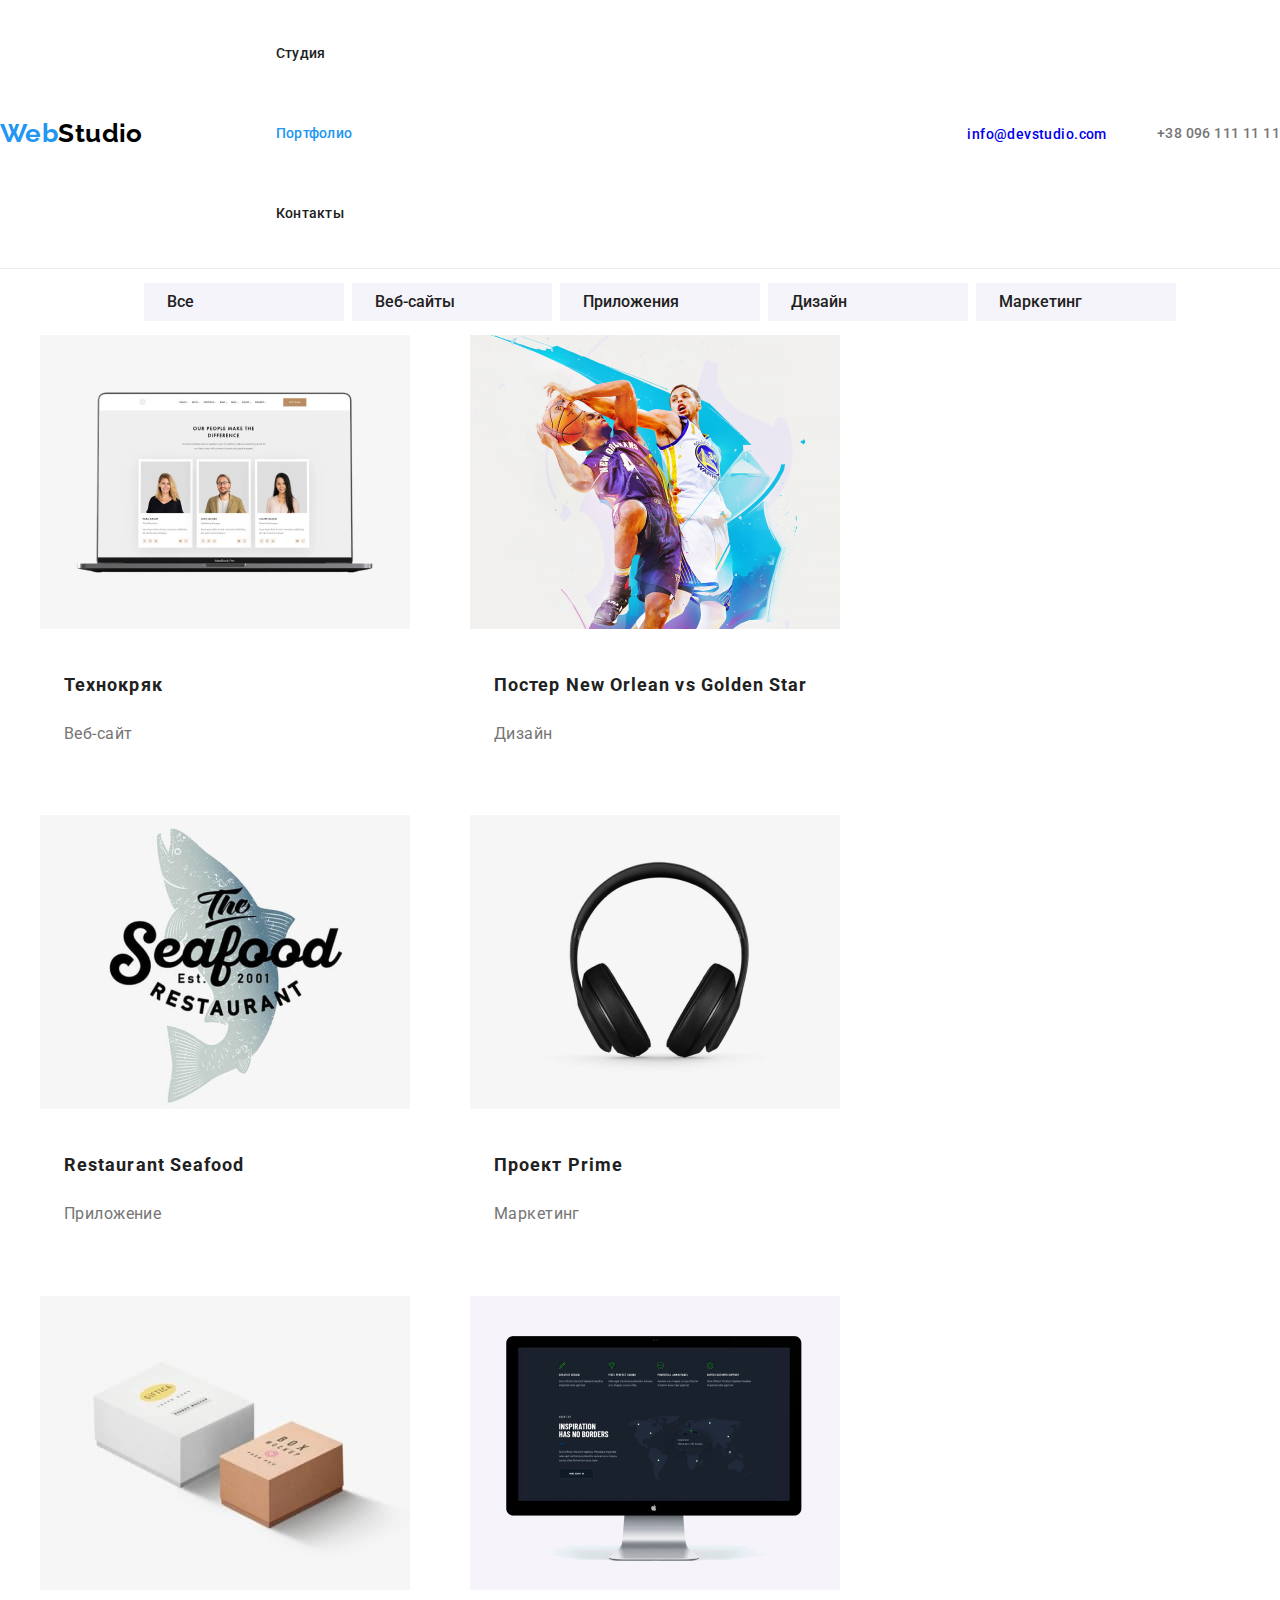
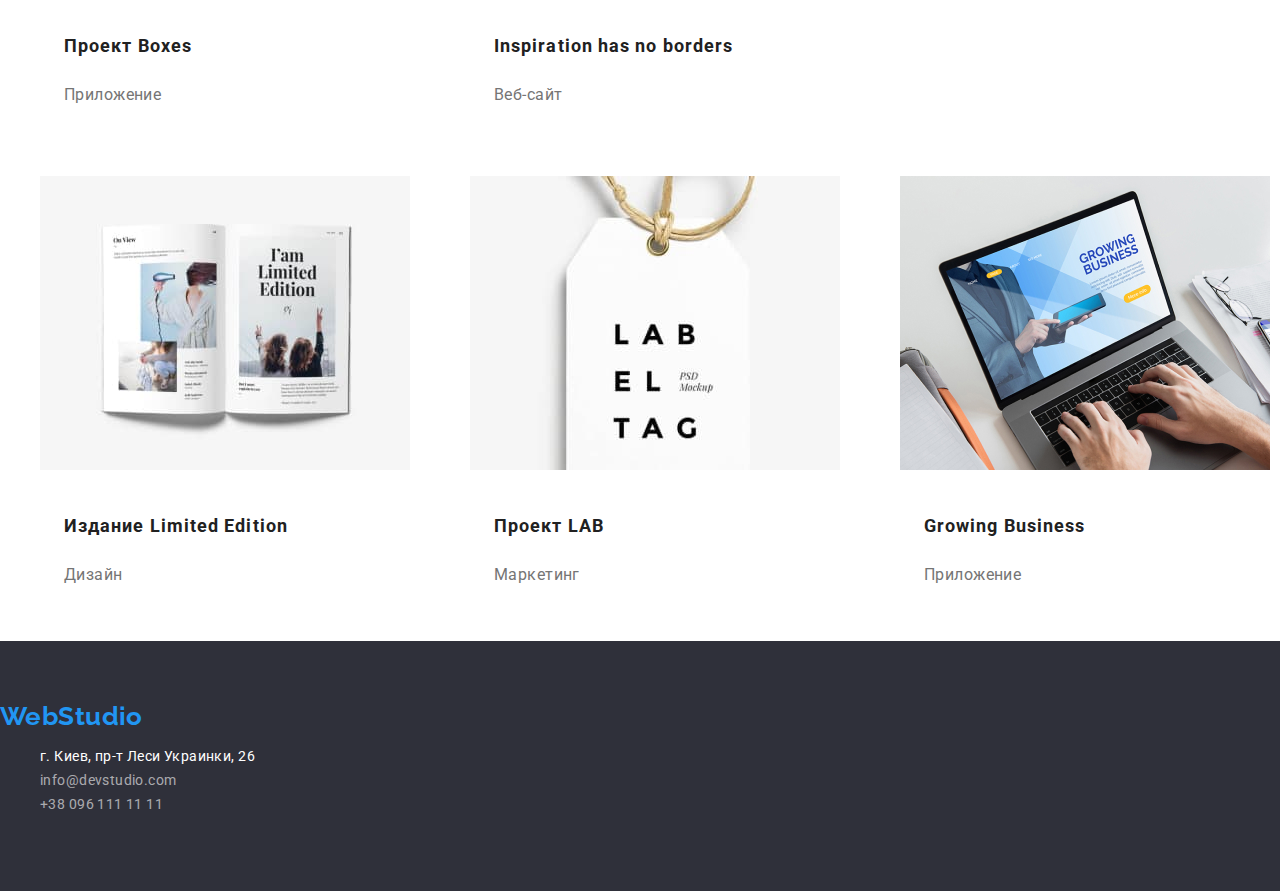
==== commit 1aa1e632: "upgrade" ====
--- a/portfolio.html
+++ b/portfolio.html
@@ -19,7 +19,7 @@
   </head>
   <body class="body">
     <header class="header">
-      <div class="container">
+      <div class="container header-container">
         <nav class="nav">
           <a lang="en" href="./index.html" class="logo"
             >Web<span class="logo-accent">Studio</span></a
@@ -38,25 +38,27 @@
           <a  href="tel:+380961111111" class="phone" >+38 096 111 11 11</a>
         </li>
       </ul>
+      </div>
       </header>
   <main class="main">
    <section class="galery">
+    <div class="container">
 <h1 class="visually-hidden">Наши работы</h1>
    <ul class="btn-group">
       <li>
          <button class="button primary" type="button">Все</button>
       </li> 
       <li>
-         <button class="button" type="button">Веб-сайты</button>
+         <button class="button primary" type="button">Веб-сайты</button>
       </li>
      <li>
-         <button class="button" type="button">Приложения</button>
+         <button class="button primary" type="button">Приложения</button>
       </li> 
       <li>
-         <button class="button" type="button">Дизайн</button>
+         <button class="button primary" type="button">Дизайн</button>
       </li>
       <li>
-         <button class="button" type="button">Маркетинг</button>
+         <button class="button primary" type="button">Маркетинг</button>
       </li>
       </ul>
 
@@ -64,71 +66,90 @@
          <li class="item">
             <a href="#" class="photo" target="_blank">
        <img src="./images/img-5.jpg" width="370" alt="Фото команды"/>
-            <h2 class="gallery-title"> Технокряк</h2>
+       <div class="gallery-example">     
+       <h2 class="gallery-title"> Технокряк</h2>
               <p class="example-work">Веб-сайт</p> 
-              </a>
+               </div> 
+          </a>
    </li>
       <li class="item">
          <a href="#" class="photo" target="_blank">
        <img src="./images/img-6.jpg" width="370" alt="Фото спортсменов"/>
+       <div class="gallery-example">
             <h2 class="gallery-title">Постер New Orlean vs Golden Star</h2>
                <p class="example-work">Дизайн</p>
-            </a>
+            </div>
+          </a>
         </li>
       <li class="item">
          <a href="#" class="photo" target="_blank">
        <img src="./images/img-7.jpg" width="370" alt="Фото ресторана"/>
-            <h2 class="gallery-title">Restaurant Seafood</h2>
+            <div class="gallery-example">
+               <h2 class="gallery-title">Restaurant Seafood</h2>
                <p class="example-work">Приложение</p>
-            </a>
+            </div>
+              </a>
         </li>
         <li class="item">
          <a href="#" class="photo" target="_blank">
          <img src="./images/img-8.jpg" width="370" alt="Фото ресторана"/>
-            <h2 class="gallery-title"> Проект Prime</h2>
+           <div class="gallery-example">
+             <h2 class="gallery-title"> Проект Prime</h2>
                <p class="example-work">Маркетинг</p>
+              </div>
             </a>
         </li>
         <li class="item">
          <a href="#" class="photo" target="_blank">
          <img src="./images/img17.jpg" width="370" alt="Фото ресторана"/>
-            <h2 class="gallery-title"> Проект Boxes</h2>
+            <div class="gallery-example">
+              <h2 class="gallery-title">Проект Boxes</h2>
                <p class="example-work">Приложение</p>
+              </div>
             </a>
         </li>
-   
-      <li class="item">
+        <li class="item">
          <a href="#" class="photo" target="_blank">
          <img src="./images/img-10.jpg" width="370" alt="Фото ресторана"/>
-            <h2 class="gallery-title"> Inspiration has no borders</h2>
+            <div class="gallery-example">
+               <h2 class="gallery-title">Inspiration has no borders</h2>
                <p class="example-work">Веб-сайт</p>
+              </div>
             </a>
         </li>
         <li class="item">
          <a href="#" class="photo" target="_blank">
          <img src="./images/img31.jpg" width="370" alt="Фото ресторана"/>
-            <h2 class="gallery-title"> Издание Limited Edition</h2>
+            <div class="gallery-example">
+               <h2 class="gallery-title">Издание Limited Edition</h2>
               <p class="example-work">Дизайн</p>
+            </div>
             </a>
         </li>
         <li class="item">
           <a href="#" class="photo" target="_blank">
          <img src="./images/img32.jpg" width="370" alt="Фото ресторана"/>
-            <h2 class="gallery-title"> Проект LAB</h2>
+            <div class="gallery-example">
+              <h2 class="gallery-title"> Проект LAB</h2>
              <p class="example-work">Маркетинг</p>
+            </div>
             </a>
         </li>
        <li class="item">
           <a href="#" class="photo" target="_blank">
          <img src="./images/img33.jpg" width="370" alt="Фото ресторана"/>
-            <h2 class="gallery-title"> Growing Business</h2>
+            <div class="gallery-example">
+              <h2 class="gallery-title"> Growing Business</h2>
               <p class="example-work">Приложение</p>
+            </div>
             </a>
         </li> 
 </ul>
+</div>
 </section>
 </main>
 <footer class="footer">
+  <div class="conainer">
       <a lang="en" href="./index.html" class="logo"
         >Web<span class="logo-down">Studio</span></a
       >
@@ -147,7 +168,8 @@
           </li>
         </ul>
       </address>
-    </footer>
+    </div>
+  </footer>
   </body>
 </html>
 
--- a/css/styles.css
+++ b/css/styles.css
@@ -8,17 +8,8 @@
   --primary-background-color: #2f303a;
   --secondary-background-color: #f5f4fa;
 }
-html {
-  box-sizing: border-box;
-}
-*,
-*::before,
-*::after {
-  box-sizing: inherit;
-}
 
 body {
-  margin: 0;
   font-family: "Roboto", sans-serif;
   font-size: 14px;
   letter-spacing: 0.03em;
@@ -33,32 +24,80 @@
   text-decoration: none;
 }
 
+.header-container {
+ display: flex;
+ align-items: center; 
+}
+
 .nav {
   display: flex;
   align-items: center;
 }
 
-.nav.item:not(:last :last-child)
-{
-  margin-right: 40px;
-}
-
-
-
-
 .logo {
-  font-family: "Raleway", sans-serif;
+ margin-right: 93px;
+ padding-top: 24px; 
+ padding-bottom: 24px;
+ font-family: "Raleway", sans-serif;
   font-size: 26px;
   line-height: 1.19;
   font-weight: 700;
   color: var(--accent-color);
-  list-style: none;
+  text-decoration: none;
 }
 
 .logo-accent {
   color: var(--secondary-title-text-color);
 }
 
+.link.current {
+  display: block;
+  padding-top: 32px;
+  padding-bottom: 32px;
+  color: var(--accent-color);
+}
+
+.link:hover,
+.link:focus {
+  color: var(--accent-color);
+}
+
+.link {
+  display: block;
+  padding-top: 32px;
+  padding-bottom: 32px;
+  outline: 1px, solid, var(--accent-color);
+  font-weight: 500;
+  font-size: 14px;
+  line-height: 1.14;
+  letter-spacing: 0.02em;
+  color: var(--primary-text-color);
+  background-color: var(--primary-white-color);
+}
+
+.contact {
+  display: flex;
+  align-items: center;
+  gap: 50px;
+  margin-left: auto;
+}
+
+.mailto {
+  display: block;
+  width: 135px;
+  padding-top: 32px;
+  padding-bottom: 32px;
+  font-weight: 500;
+  font-size: 14px;
+  line-height: 1.14;
+  color: var(--accent-color);
+}
+
+.mailto:hover,
+.mailto:focus {
+  color: var(--accent-color);
+}
+
 .header {
   line-height: 1.19;
   font-weight: 500;
@@ -66,64 +105,24 @@
   color: var(--primary-text-color);
   background-color: var(--primary-white-color);
 }
-.section {
-  padding-top: 94px;
-  padding-bottom: 94px;
-  outline: 2 px solid tomato;
-}
+
 .img {
-  display:block;
+  display: block;
   max-width: 100%;
   height: auto;
-}
-
-.container {
-  max-width: 1200px;
-  padding-left: 15px;
-  padding-right: 15px;
-  margin: 0 auto;
-  outline: 2px solid tomato;
-}
-
-
-
-.link.current {
-  color: var(--accent-color);
-}
-
-.link:hover,
-.link:focus {
-  color: var(--accent-color);
-}
-
-.link {
-  font-weight: 500;
-  font-size: 14px;
-  line-height: 1.14;
-  letter-spacing: 0.02em;
-  color: var(--primary-text-color);
-  background-color: var(--primary-white-color);
-}
-
-.mailto {
-  font-weight: 500;
-  font-size: 14px;
-  line-height: 1.14;
-  color: var(--accent-color);
-}
-
-.mailto:hover,
-.mailto:focus {
-  color: var(--accent-color);
-}
+  margin-right: 0;
+}
+
+
 .phone {
+  display: block;
+  padding-top: 32px;
+  padding-bottom: 32px;
   font-family: inherit;
   font-weight: 500;
   font-size: 14px;
   line-height: 1.14;
   color: var(--title-text-color);
-  display: flex;
-  justify-content: center;
 }
 
 .phone:hover,
@@ -132,46 +131,45 @@
 }
 
 .hero {
+  padding-top: 200px;
+  padding-bottom: 200px;
+  text-align: center;
   background-color: var(--primary-background-color);
-  margin-top: 0;
-  margin-bottom: 0;
-}
-.container hero{
-  max-width: 1170px;
-  height: 101px;
-  padding-left: 215px;
-  padding-top: 774px;
-  margin: 0 auto;
-  outline: 2px solid tomato;
+}
 
 .hero-title {
+  width: 696px;
+  margin-bottom: 35px;
+  margin-left: auto;
+  margin-right: auto;
   font-weight: 900;
   font-size: 44px;
   line-height: 1.36;
   letter-spacing: 0.06em;
   color: var(--primary-white-color);
   text-transform: uppercase;
-  text-align: center;
-  margin-right:auto;
-  margin-left:auto;
-  padding-top: 200px;
-  padding-bottom: 200px;
 }
 
 .hero button:hover,
 .hero button:focus {
   background-color: var(--secondary-accent-color);
   border-radius: 4px;
-  box-shadow: 0px 4px 4px rgba(0, 0, 0, 0.15);
   color: var(--primary-white-color);
 }
 
 .hero button {
+  display: flex;
+  align-items: center;
+  text-align: center;
+  padding: 18px 22px;
+  margin-bottom: 0px;
+  margin-left: auto;
+  margin-right: auto;
+  width: 152px;
+  justify-content: center;
   font-family: inherit;
   cursor: pointer;
-  display: flex;
-  align-items: center;
-  text-align: center;font-weight: 700;
+  font-weight: 700;
   font-size: 16px;
   line-height: 1.88;
   letter-spacing: 0.06em;
@@ -180,23 +178,16 @@
 }
 
 .button {
-  display: inline-block;
-  min-width: 136px;
-  vertical-align: bottom;
-  border-radius: 4px;
+  gap: 8px;
   padding: 10px 32px;
-  text-align: center;
   font-weight: 500;
   font-size: 16px;
   height: 38px;
   line-height: 1.6;
   color: var(--primary-white-color);
-  background-color: var(--second-background-color);
-  border: 1px solid transparent;
-}
-
-
-
+  background-color: var(--secondary-background-color);
+  border: none;
+}
 
 .button.primary:hover,
 .button.primary:focus {
@@ -205,12 +196,19 @@
 }
 
 .button.primary {
+  display: flex;
+  align-items: center;
+  text-align: center;
+  padding: 10px 22px;
+  margin-bottom: 0;
+  margin-left: auto;
+  margin-right: auto;
+  width: 200px;
   font-family: inherit;
   cursor: pointer;
   font-weight: 500;
   font-size: 16px;
   line-height: 1.6;
-  text-align: center;
   color: var(--primary-white-color);
   background-color: var(--accent-color);
 }
@@ -221,13 +219,24 @@
   background-color: var(--accent-color);
 }
 
+.btn-group {
+display: flex;
+align-items: center;
+justify-content: center;
+flex-wrap: wrap;
+gap: 8px;
+margin-bottom: 14px;
+}
+
 .btn-group .button {
+  text-align: center;
+  padding: 6px 22px;
+  border: 1px solid transparent;
   font-family: inherit;
   cursor: pointer;
   font-weight: 500;
   font-size: 16px;
   line-height: 1.6;
-  text-align: center;
   color: var(--primary-text-color);
   background-color: var(--secondary-background-color);
 }
@@ -239,8 +248,19 @@
   display: block;
 }
 /* наш особенност*/
+.section {
+  padding-top: 94px;
+  padding-bottom: 94px;
+}
 .section features {
+  margin-bottom: 0px;
   background-color: var(--primary-white-color);
+}
+
+.section.features .container {
+  display: flex;
+  align-items: center;
+  justify-content: space-between;
 }
 
 .visually-hidden {
@@ -251,12 +271,24 @@
   width: 1px;
   height: 1px;
   overflow: hidden;
-  clip: rect(0 0 0 0);
+  clip: rect(0, 0, 0, 0);
   clip-path: inset(50%);
   margin: -1px;
 }
 
+features-list {
+  display: flex;
+  align-items: center;
+  justify-content: space-between;
+  gap: 30px;
+}
+
+
 .features-title {
+ text-align: start;
+  text-transform: uppercase;
+  margin-top: 0px;
+  margin-bottom: 10px;
   font-weight: 700;
   font-size: 14px;
   line-height: 1.14;
@@ -265,56 +297,95 @@
 }
 
 .features-text {
+ text-align: start;
+ margin-top: 0px;
   font-weight: 400;
   font-size: 14px;
   line-height: 1.7;
   color: var(--title-text-color);
+}
+.features-item:not(:last-child) {
+  margin-right: 30px;
+}
+.features-item {
+  width: 270px;
+}
+
+.item:not(:last-child) {
+  margin-right: 30px;
 }
 
 /*наша команда*/
 .team {
   background-color: var(--secondary-background-color);
 }
-.container work{
-  max-width: 1170px;
-  height: 386px;
-  padding-left: 215px;
-  padding-top: 969px;
-  margin: 0 auto;
-}
-
-.section-title {
-  background-color: var(--secondary-background-color);
-}
-
-.team-list {
-  background-color: var(--secondary-background-color);
+
+.section.work {
+  margin-top: 0px;
+  padding-top: 0px;
+  padding-bottom: 94px;
 }
 
 .work-title {
+  display: flex;
+  text-align: center;
+  justify-content: center;
+  margin-right: auto;
+  margin-bottom: 50px;
   font-weight: 700;
   font-size: 36px;
   line-height: 1.17;
-  text-align: center;
-  color: var(--primary-text-color);
-}
-
-.container team{
-  max-width: 1170px;
-  padding-left: 215px;
-  height: 368px;
-  padding-top: 1635px;
-  margin: 0 auto;
+  color: var(--primary-text-color);
+}
+
+.work-list {
+display: flex;
+align-items: center;
+justify-content: space-between;
+gap: 30px;
+}
+
+.section-team{
+  padding-top: 94px;
+  padding-bottom: 94px;
+}
+
+.section-title{
+  text-align: center;
+  margin-bottom: 49px;
+  font-weight: 700;
+  font-size: 36px;
+  line-height: 1.17;
+  letter-spacing: 0.03em;
+  color: var(--primary-text-color);
+  background-color: var(--secondary-background-color);
+}
+
+.team-list{
+  display: flex;
+  align-items: center;
+  gap: 30px;
+  background-color: var(--secondary-background-color);
+}
+
 
 .team-item {
-background-color: var(--primary-white-color);
+  width: 270px;
+  background-color: var(--primary-white-color);
+}
+
+.team{
+  padding: 30px;
 }
 
 .team-title {
+  margin-bottom: 10px;
+  align-content: center;
+  text-align: center;
+  justify-content: center;
   font-weight: 500;
   font-size: 16px;
   line-height: 1.18;
-  text-align: center;
   color: var(--primary-text-color);
 }
 
@@ -326,40 +397,71 @@
   color: var(--title-text-color);
 }
 
+.gallery{
+  padding-top: 94px;
+  padding-bottom: 94px;
+}
+.gallery.container{
+  width: 1200px;
+  padding-left: 15px;
+  padding-right: 15px;
+  margin-left: auto;
+  margin-right: auto;
+}
 .gallery-title-hidden {
   display: none;
 }
 
 .gallery-title {
+  margin-bottom: 4px;
   font-weight: 700;
   font-size: 18px;
   line-height: 2;
   letter-spacing: 0.06em;
   color: var(--primary-text-color);
-  background-color: (var(--primary-white-color);
-}
-
-.example work {
+  background-color: var(--primary-white-color);
+}
+.gallery-example{
+  padding: 20px 24px;
+}
+.gallery-item{
+ width: 370px;
+}
+
+.gallery-item:nth-child(3){
+margin-right: 0px;
+}
+.gallery-item:nth-last-child(3){
+margin-bottom: 0px;
+}
+.gallery-list{
+  display: flex;
+  flex-wrap: wrap;
+  gap: 30px;
+}
+.example-work {
+  font-weight: 400;
   font-size: 16px;
   line-height: 1.9;
   color: var(--title-text-color);
 }
 
 .footer {
+  padding-top: 60px;
+  padding-bottom: 60px;
+  margin-bottom: 0px;
   background-color: var(--primary-background-color);
-  padding-top: 60px;
-}
-
-.logo-down {
-  display: block;
+}
+
+.footer.logo-down {
+  display: inline-block;
+  margin-bottom: 20px;
   font-family: "Raleway";
   font-style: normal;
   font-size: 26px;
   line-height: 1.19;
   font-weight: 700;
-  color: var(--secondary-title-text-color);
-  margin-bottom: 20px;
-  padding-top: 60px;
+  color: var(--primary-white-color);
   text-decoration: none;
   list-style: none;
 }
@@ -373,6 +475,12 @@
   color: var(--accent-color);
 }
 
+.adress-list{
+  display: flex;
+  flex-direction: column;
+  gap: 9px;
+}
+
 .adress-item {
   font-size: 14px;
   line-height: 1.7;
@@ -388,7 +496,6 @@
 }
 
 .mailto-item {
-  width: 135px;
   font-size: 14px;
   line-height: 1.7;
   letter-spacing: 0.02em;
@@ -404,10 +511,9 @@
   font-family: inherit;
   font-size: 14px;
   line-height: 1.7;
-  width: 231px;
   color: rgba(255, 255, 255, 0.6);
 }
 .tel-item:hover,
 .tel-item:focus {
   color: var(--accent-color);
-}+}
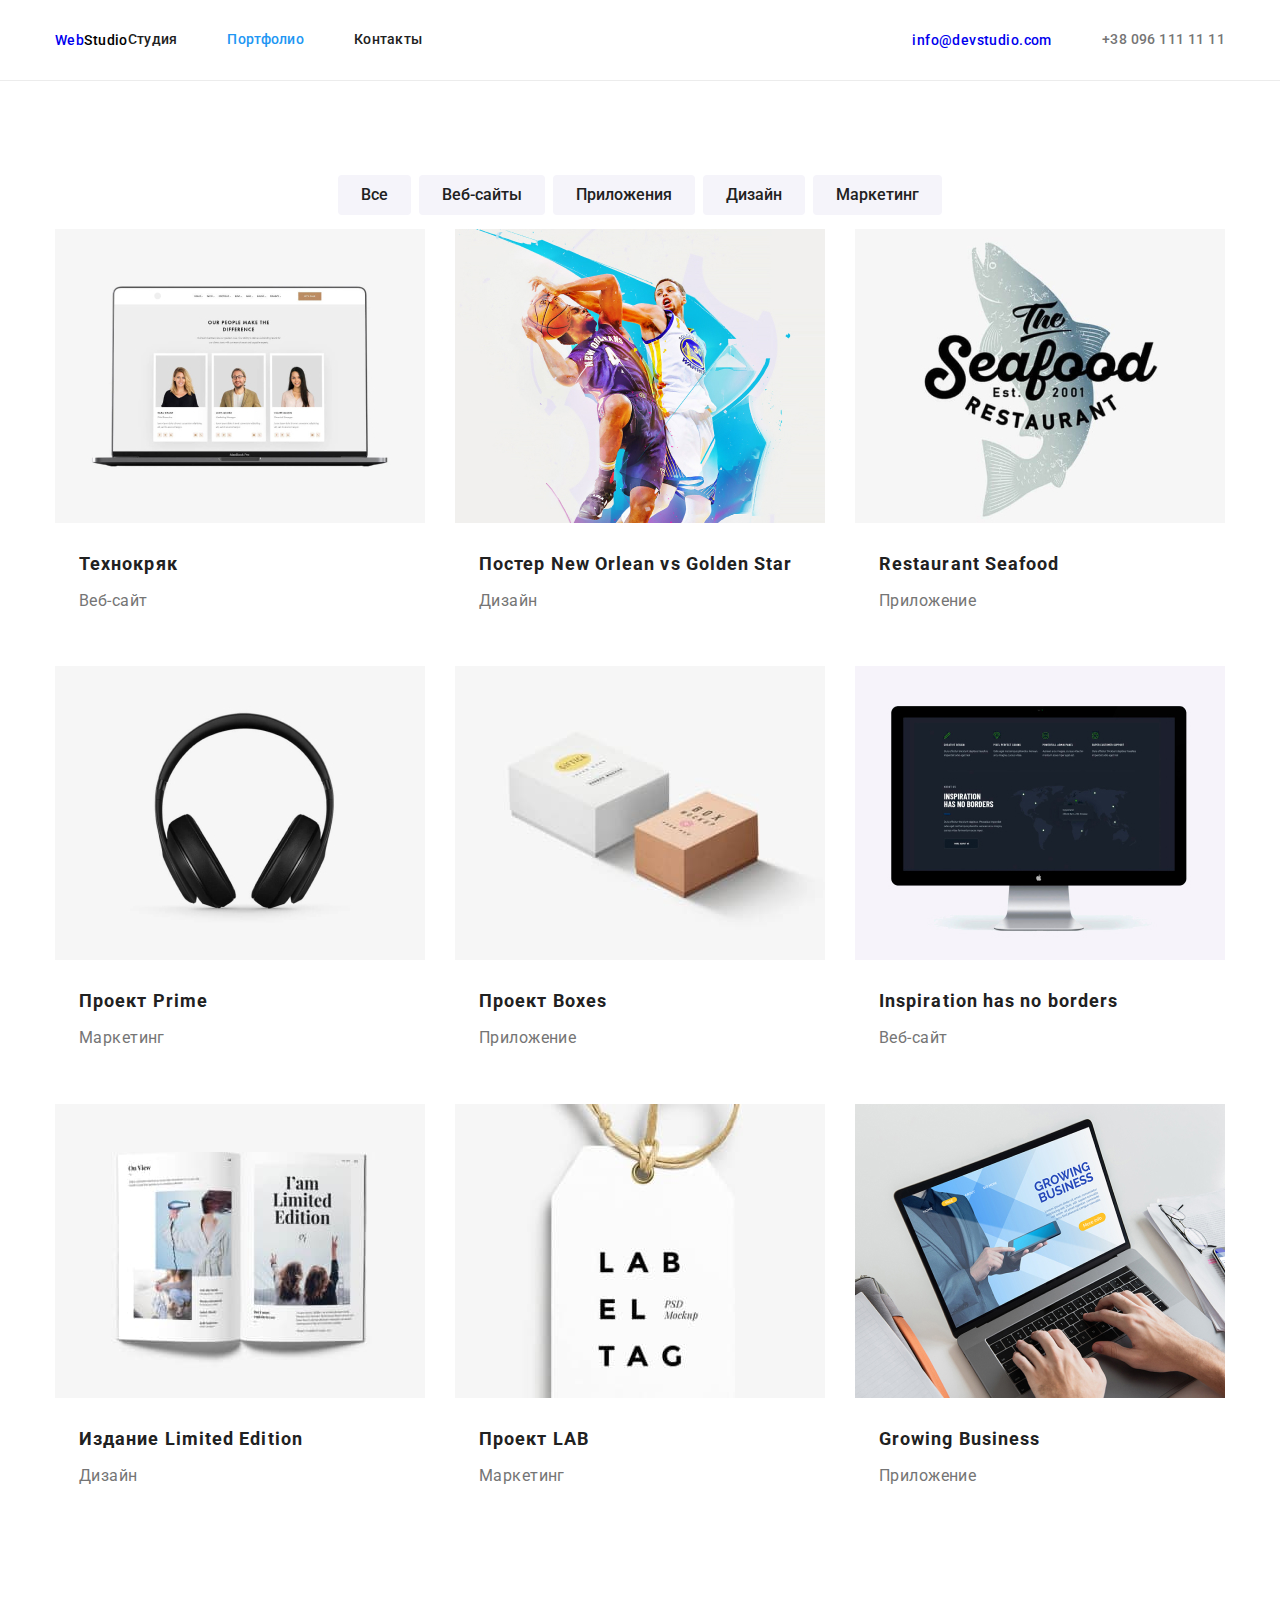
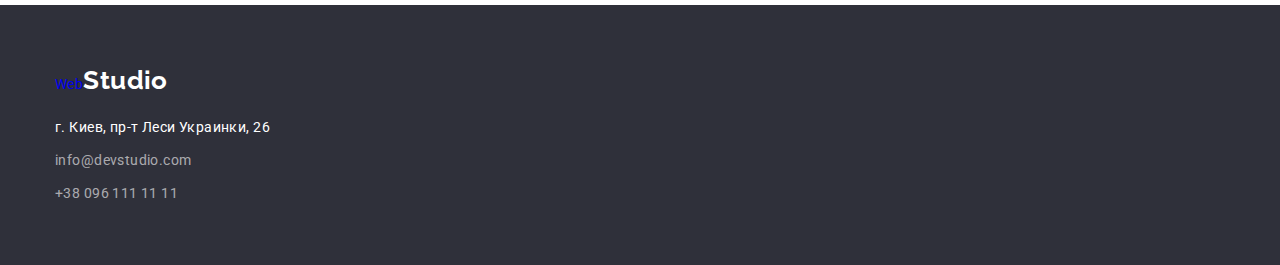
==== commit 895f0352: "upgrade" ====
--- a/portfolio.html
+++ b/portfolio.html
@@ -1,4 +1,4 @@
- <!DOCTYPE html>
+<!DOCTYPE html>
 <html lang="ru">
   <head>
     <meta charset="UTF-8" />
@@ -24,153 +24,196 @@
           <a lang="en" href="./index.html" class="logo"
             >Web<span class="logo-accent">Studio</span></a
           >
-   <ul class="site-nav list">
-          <li><a href="./index.html" class="link">Студия</a></li>
-          <li><a href="./portfolio.html" class="link current">Портфолио</a></li> 
-          <li><a href="./portfolio.html" class="link">Контакты</a></li>
-        </ul>
+          <ul class="site-nav list">
+            <li><a href="./index.html" class="link">Студия</a></li>
+            <li>
+              <a href="./portfolio.html" class="link current">Портфолио</a>
+            </li>
+            <li><a href="./portfolio.html" class="link">Контакты</a></li>
+          </ul>
         </nav>
-  <ul class="contact list">
-        <li>
-          <a lang="en" href="mailto:info@devstudio.com" class="email">info@devstudio.com</a>
-        </li>
-        <li>
-          <a  href="tel:+380961111111" class="phone" >+38 096 111 11 11</a>
-        </li>
-      </ul>
-      </div>
-      </header>
-  <main class="main">
-   <section class="galery">
-    <div class="container">
-<h1 class="visually-hidden">Наши работы</h1>
-   <ul class="btn-group">
-      <li>
-         <button class="button primary" type="button">Все</button>
-      </li> 
-      <li>
-         <button class="button primary" type="button">Веб-сайты</button>
-      </li>
-     <li>
-         <button class="button primary" type="button">Приложения</button>
-      </li> 
-      <li>
-         <button class="button primary" type="button">Дизайн</button>
-      </li>
-      <li>
-         <button class="button primary" type="button">Маркетинг</button>
-      </li>
-      </ul>
-
-     <ul class="gallery-list">  
-         <li class="item">
-            <a href="#" class="photo" target="_blank">
-       <img src="./images/img-5.jpg" width="370" alt="Фото команды"/>
-       <div class="gallery-example">     
-       <h2 class="gallery-title"> Технокряк</h2>
-              <p class="example-work">Веб-сайт</p> 
-               </div> 
-          </a>
-   </li>
-      <li class="item">
-         <a href="#" class="photo" target="_blank">
-       <img src="./images/img-6.jpg" width="370" alt="Фото спортсменов"/>
-       <div class="gallery-example">
-            <h2 class="gallery-title">Постер New Orlean vs Golden Star</h2>
-               <p class="example-work">Дизайн</p>
-            </div>
-          </a>
-        </li>
-      <li class="item">
-         <a href="#" class="photo" target="_blank">
-       <img src="./images/img-7.jpg" width="370" alt="Фото ресторана"/>
-            <div class="gallery-example">
-               <h2 class="gallery-title">Restaurant Seafood</h2>
-               <p class="example-work">Приложение</p>
-            </div>
-              </a>
-        </li>
-        <li class="item">
-         <a href="#" class="photo" target="_blank">
-         <img src="./images/img-8.jpg" width="370" alt="Фото ресторана"/>
-           <div class="gallery-example">
-             <h2 class="gallery-title"> Проект Prime</h2>
-               <p class="example-work">Маркетинг</p>
-              </div>
-            </a>
-        </li>
-        <li class="item">
-         <a href="#" class="photo" target="_blank">
-         <img src="./images/img17.jpg" width="370" alt="Фото ресторана"/>
-            <div class="gallery-example">
-              <h2 class="gallery-title">Проект Boxes</h2>
-               <p class="example-work">Приложение</p>
-              </div>
-            </a>
-        </li>
-        <li class="item">
-         <a href="#" class="photo" target="_blank">
-         <img src="./images/img-10.jpg" width="370" alt="Фото ресторана"/>
-            <div class="gallery-example">
-               <h2 class="gallery-title">Inspiration has no borders</h2>
-               <p class="example-work">Веб-сайт</p>
-              </div>
-            </a>
-        </li>
-        <li class="item">
-         <a href="#" class="photo" target="_blank">
-         <img src="./images/img31.jpg" width="370" alt="Фото ресторана"/>
-            <div class="gallery-example">
-               <h2 class="gallery-title">Издание Limited Edition</h2>
-              <p class="example-work">Дизайн</p>
-            </div>
-            </a>
-        </li>
-        <li class="item">
-          <a href="#" class="photo" target="_blank">
-         <img src="./images/img32.jpg" width="370" alt="Фото ресторана"/>
-            <div class="gallery-example">
-              <h2 class="gallery-title"> Проект LAB</h2>
-             <p class="example-work">Маркетинг</p>
-            </div>
-            </a>
-        </li>
-       <li class="item">
-          <a href="#" class="photo" target="_blank">
-         <img src="./images/img33.jpg" width="370" alt="Фото ресторана"/>
-            <div class="gallery-example">
-              <h2 class="gallery-title"> Growing Business</h2>
-              <p class="example-work">Приложение</p>
-            </div>
-            </a>
-        </li> 
-</ul>
-</div>
-</section>
-</main>
-<footer class="footer">
-  <div class="conainer">
-      <a lang="en" href="./index.html" class="logo"
-        >Web<span class="logo-down">Studio</span></a
-      >
-      <address class="adress">
-        <ul class="adress list">
+        <ul class="contact list">
           <li>
-            <a href="https://goo.gl/maps/CPtrU1FHBa2aNyZL9" target="_blank" class="adress-item" 
-             rel="noopener noreferrer nofollow"> г. Киев, пр-т Леси Украинки, 26</a> </li>
-          <li>
-            <a lang="en" href="mailto:info@devstudio.com" class="tel-item"
+            <a lang="en" href="mailto:info@devstudio.com" class="email"
               >info@devstudio.com</a
             >
           </li>
           <li>
-            <a href="tel:+380961111111" class="tel-item">+38 096 111 11 11</a>
+            <a href="tel:+380961111111" class="phone">+38 096 111 11 11</a>
           </li>
         </ul>
-      </address>
-    </div>
-  </footer>
+      </div>
+    </header>
+    <main class="main">
+      <section class="gallery">
+        <div class="container">
+          <h1 class="visually-hidden">Наши работы</h1>
+          <ul class="btn-group">
+            <li>
+              <button class="button primary" type="button">Все</button>
+            </li>
+            <li>
+              <button class="button primary" type="button">Веб-сайты</button>
+            </li>
+            <li>
+              <button class="button primary" type="button">Приложения</button>
+            </li>
+            <li>
+              <button class="button primary" type="button">Дизайн</button>
+            </li>
+            <li>
+              <button class="button primary" type="button">Маркетинг</button>
+            </li>
+          </ul>
+
+          <ul class="gallery-list">
+            <li class="item">
+              <a href="#" class="photo" target="_blank">
+                <img src="./images/img-5.jpg" width="370" alt="Фото команды" />
+                <div class="gallery-example">
+                  <h2 class="gallery-title">Технокряк</h2>
+                  <p class="example-work">Веб-сайт</p>
+                </div>
+              </a>
+            </li>
+            <li class="item">
+              <a href="#" class="photo" target="_blank">
+                <img
+                  src="./images/img-6.jpg"
+                  width="370"
+                  alt="Фото спортсменов"
+                />
+                <div class="gallery-example">
+                  <h2 class="gallery-title">
+                    Постер New Orlean vs Golden Star
+                  </h2>
+                  <p class="example-work">Дизайн</p>
+                </div>
+              </a>
+            </li>
+            <li class="item">
+              <a href="#" class="photo" target="_blank">
+                <img
+                  src="./images/img-7.jpg"
+                  width="370"
+                  alt="Фото ресторана"
+                />
+                <div class="gallery-example">
+                  <h2 class="gallery-title">Restaurant Seafood</h2>
+                  <p class="example-work">Приложение</p>
+                </div>
+              </a>
+            </li>
+            <li class="item">
+              <a href="#" class="photo" target="_blank">
+                <img
+                  src="./images/img-8.jpg"
+                  width="370"
+                  alt="Фото ресторана"
+                />
+                <div class="gallery-example">
+                  <h2 class="gallery-title">Проект Prime</h2>
+                  <p class="example-work">Маркетинг</p>
+                </div>
+              </a>
+            </li>
+            <li class="item">
+              <a href="#" class="photo" target="_blank">
+                <img
+                  src="./images/img17.jpg"
+                  width="370"
+                  alt="Фото ресторана"
+                />
+                <div class="gallery-example">
+                  <h2 class="gallery-title">Проект Boxes</h2>
+                  <p class="example-work">Приложение</p>
+                </div>
+              </a>
+            </li>
+            <li class="item">
+              <a href="#" class="photo" target="_blank">
+                <img
+                  src="./images/img-10.jpg"
+                  width="370"
+                  alt="Фото ресторана"
+                />
+                <div class="gallery-example">
+                  <h2 class="gallery-title">Inspiration has no borders</h2>
+                  <p class="example-work">Веб-сайт</p>
+                </div>
+              </a>
+            </li>
+            <li class="item">
+              <a href="#" class="photo" target="_blank">
+                <img
+                  src="./images/img31.jpg"
+                  width="370"
+                  alt="Фото ресторана"
+                />
+                <div class="gallery-example">
+                  <h2 class="gallery-title">Издание Limited Edition</h2>
+                  <p class="example-work">Дизайн</p>
+                </div>
+              </a>
+            </li>
+            <li class="item">
+              <a href="#" class="photo" target="_blank">
+                <img
+                  src="./images/img32.jpg"
+                  width="370"
+                  alt="Фото ресторана"
+                />
+                <div class="gallery-example">
+                  <h2 class="gallery-title">Проект LAB</h2>
+                  <p class="example-work">Маркетинг</p>
+                </div>
+              </a>
+            </li>
+            <li class="item">
+              <a href="#" class="photo" target="_blank">
+                <img
+                  src="./images/img33.jpg"
+                  width="370"
+                  alt="Фото ресторана"
+                />
+                <div class="gallery-example">
+                  <h2 class="gallery-title">Growing Business</h2>
+                  <p class="example-work">Приложение</p>
+                </div>
+              </a>
+            </li>
+          </ul>
+        </div>
+      </section>
+    </main>
+    <footer class="footer">
+      <div class="container">
+        <a lang="en" href="./index.html" class="logo"
+          >Web<span class="logo-down">Studio</span></a
+        >
+        <address class="adress">
+          <ul class="adress list">
+            <li>
+              <a
+                href="https://goo.gl/maps/CPtrU1FHBa2aNyZL9"
+                target="_blank"
+                class="adress-item"
+                rel="noopener noreferrer nofollow"
+              >
+                г. Киев, пр-т Леси Украинки, 26</a
+              >
+            </li>
+            <li>
+              <a lang="en" href="mailto:info@devstudio.com" class="tel-item"
+                >info@devstudio.com</a
+              >
+            </li>
+            <li>
+              <a href="tel:+380961111111" class="tel-item">+38 096 111 11 11</a>
+            </li>
+          </ul>
+        </address>
+      </div>
+    </footer>
   </body>
 </html>
-
-             --- a/css/styles.css
+++ b/css/styles.css
@@ -18,15 +18,51 @@
 
 ul {
   list-style: none;
+  padding: 0px;
+  margin: 0px;
+}
+
+h1,
+h2,
+h3,
+h4,
+h5,
+h6,
+p {
+  margin-top: 0px;
+  margin-bottom: 0px;
+}
+.site-nav {
+  display: flex;
+  align-items: center;
+  justify-content: space-between;
+  gap: 50px;
 }
 
 a {
   text-decoration: none;
 }
 
+.container {
+  width: 1200px;
+  padding-right: 15px;
+  padding-left: 15px;
+  margin-left: auto;
+  margin-right: auto;
+}
+
+.header {
+  line-height: 1.19;
+  font-weight: 500;
+  border-bottom: 1px solid #ececec;
+  color: var(--primary-text-color);
+  background-color: var(--primary-white-color);
+}
+
 .header-container {
- display: flex;
- align-items: center; 
+  display: flex;
+  align-items: center;
+  justify-content: space-between;
 }
 
 .nav {
@@ -34,11 +70,11 @@
   align-items: center;
 }
 
-.logo {
- margin-right: 93px;
- padding-top: 24px; 
- padding-bottom: 24px;
- font-family: "Raleway", sans-serif;
+.logo-header {
+  margin-right: 93px;
+  padding-top: 24px;
+  padding-bottom: 24px;
+  font-family: "Raleway", sans-serif;
   font-size: 26px;
   line-height: 1.19;
   font-weight: 700;
@@ -52,8 +88,8 @@
 
 .link.current {
   display: block;
-  padding-top: 32px;
-  padding-bottom: 32px;
+  padding-top: 12px;
+  padding-bottom: 12px;
   color: var(--accent-color);
 }
 
@@ -75,6 +111,11 @@
   background-color: var(--primary-white-color);
 }
 
+.mailto:hover,
+.mailto:focus {
+  color: var(--accent-color);
+}
+
 .contact {
   display: flex;
   align-items: center;
@@ -93,26 +134,11 @@
   color: var(--accent-color);
 }
 
-.mailto:hover,
-.mailto:focus {
-  color: var(--accent-color);
-}
-
-.header {
-  line-height: 1.19;
-  font-weight: 500;
-  border-bottom: 1px solid #ececec;
-  color: var(--primary-text-color);
-  background-color: var(--primary-white-color);
-}
-
 .img {
   display: block;
   max-width: 100%;
   height: auto;
-  margin-right: 0;
-}
-
+}
 
 .phone {
   display: block;
@@ -157,15 +183,16 @@
   color: var(--primary-white-color);
 }
 
-.hero button {
-  display: flex;
-  align-items: center;
-  text-align: center;
-  padding: 18px 22px;
+.button-primary {
+  display: flex;
+  align-items: center;
+  text-align: center;
+  padding: 10px;
   margin-bottom: 0px;
   margin-left: auto;
   margin-right: auto;
-  width: 152px;
+  width: 200px;
+  height: 50px;
   justify-content: center;
   font-family: inherit;
   cursor: pointer;
@@ -179,10 +206,9 @@
 
 .button {
   gap: 8px;
-  padding: 10px 32px;
-  font-weight: 500;
-  font-size: 16px;
-  height: 38px;
+  padding: 8px 22px;
+  font-weight: 500;
+  font-size: 16px;
   line-height: 1.6;
   color: var(--primary-white-color);
   background-color: var(--secondary-background-color);
@@ -199,11 +225,8 @@
   display: flex;
   align-items: center;
   text-align: center;
-  padding: 10px 22px;
-  margin-bottom: 0;
-  margin-left: auto;
-  margin-right: auto;
-  width: 200px;
+  min-width: 73px;
+  border-radius: 4px;
   font-family: inherit;
   cursor: pointer;
   font-weight: 500;
@@ -220,12 +243,12 @@
 }
 
 .btn-group {
-display: flex;
-align-items: center;
-justify-content: center;
-flex-wrap: wrap;
-gap: 8px;
-margin-bottom: 14px;
+  display: flex;
+  align-items: center;
+  justify-content: center;
+  flex-wrap: wrap;
+  gap: 8px;
+  margin-bottom: 14px;
 }
 
 .btn-group .button {
@@ -240,19 +263,17 @@
   color: var(--primary-text-color);
   background-color: var(--secondary-background-color);
 }
-
-.photo {
-  text-decoration: none;
-}
-.div {
-  display: block;
-}
+.btn-group:nth-last-child(3) {
+  margin-right: 0px;
+}
+
 /* наш особенност*/
 .section {
   padding-top: 94px;
   padding-bottom: 94px;
 }
-.section features {
+
+.section .features {
   margin-bottom: 0px;
   background-color: var(--primary-white-color);
 }
@@ -276,16 +297,15 @@
   margin: -1px;
 }
 
-features-list {
+.features-list {
   display: flex;
   align-items: center;
   justify-content: space-between;
   gap: 30px;
 }
 
-
 .features-title {
- text-align: start;
+  text-align: start;
   text-transform: uppercase;
   margin-top: 0px;
   margin-bottom: 10px;
@@ -297,27 +317,23 @@
 }
 
 .features-text {
- text-align: start;
- margin-top: 0px;
+  text-align: start;
+  margin-top: 0px;
   font-weight: 400;
   font-size: 14px;
   line-height: 1.7;
   color: var(--title-text-color);
 }
-.features-item:not(:last-child) {
+
+.features-item:not(:last child) {
   margin-right: 30px;
 }
 .features-item {
   width: 270px;
 }
 
-.item:not(:last-child) {
+.item:not(:last child) {
   margin-right: 30px;
-}
-
-/*наша команда*/
-.team {
-  background-color: var(--secondary-background-color);
 }
 
 .section.work {
@@ -339,18 +355,19 @@
 }
 
 .work-list {
-display: flex;
-align-items: center;
-justify-content: space-between;
-gap: 30px;
-}
-
-.section-team{
+  display: flex;
+  align-items: center;
+  justify-content: space-between;
+  gap: 30px;
+}
+
+.section-team {
   padding-top: 94px;
   padding-bottom: 94px;
-}
-
-.section-title{
+  background-color: var(--secondary-background-color);
+}
+
+.section-title {
   text-align: center;
   margin-bottom: 49px;
   font-weight: 700;
@@ -358,23 +375,21 @@
   line-height: 1.17;
   letter-spacing: 0.03em;
   color: var(--primary-text-color);
-  background-color: var(--secondary-background-color);
-}
-
-.team-list{
+}
+
+.team-list {
   display: flex;
   align-items: center;
   gap: 30px;
   background-color: var(--secondary-background-color);
 }
-
 
 .team-item {
   width: 270px;
   background-color: var(--primary-white-color);
 }
 
-.team{
+.team {
   padding: 30px;
 }
 
@@ -390,24 +405,25 @@
 }
 
 .vocation {
+  text-align: center;
   font-weight: 400;
   font-size: 16px;
   line-height: 1.18;
-  text-align: center;
   color: var(--title-text-color);
 }
 
-.gallery{
+.gallery {
   padding-top: 94px;
   padding-bottom: 94px;
 }
-.gallery.container{
+.gallery.container {
   width: 1200px;
   padding-left: 15px;
   padding-right: 15px;
   margin-left: auto;
   margin-right: auto;
 }
+
 .gallery-title-hidden {
   display: none;
 }
@@ -421,24 +437,31 @@
   color: var(--primary-text-color);
   background-color: var(--primary-white-color);
 }
-.gallery-example{
-  padding: 20px 24px;
-}
-.gallery-item{
- width: 370px;
-}
-
-.gallery-item:nth-child(3){
-margin-right: 0px;
-}
-.gallery-item:nth-last-child(3){
-margin-bottom: 0px;
-}
-.gallery-list{
+.gallery-example {
+  padding-top: 20px;
+  padding-bottom: 20px;
+  padding-right: 24px;
+  padding-left: 24px;
+}
+
+.gallery-item {
+  width: 370px;
+}
+
+.gallery-item:nth-child(3) {
+  margin-right: 0px;
+}
+
+.gallery-item:nth-last-child(3) {
+  margin-bottom: 0px;
+}
+
+.gallery-list {
   display: flex;
   flex-wrap: wrap;
   gap: 30px;
 }
+
 .example-work {
   font-weight: 400;
   font-size: 16px;
@@ -453,7 +476,7 @@
   background-color: var(--primary-background-color);
 }
 
-.footer.logo-down {
+.footer .logo-down {
   display: inline-block;
   margin-bottom: 20px;
   font-family: "Raleway";
@@ -463,10 +486,12 @@
   font-weight: 700;
   color: var(--primary-white-color);
   text-decoration: none;
-  list-style: none;
 }
 
 .adress {
+  display: flex;
+  gap: 9px;
+  flex-direction: column;
   font-style: normal;
 }
 
@@ -475,7 +500,7 @@
   color: var(--accent-color);
 }
 
-.adress-list{
+.adress-list {
   display: flex;
   flex-direction: column;
   gap: 9px;
@@ -513,6 +538,7 @@
   line-height: 1.7;
   color: rgba(255, 255, 255, 0.6);
 }
+
 .tel-item:hover,
 .tel-item:focus {
   color: var(--accent-color);
